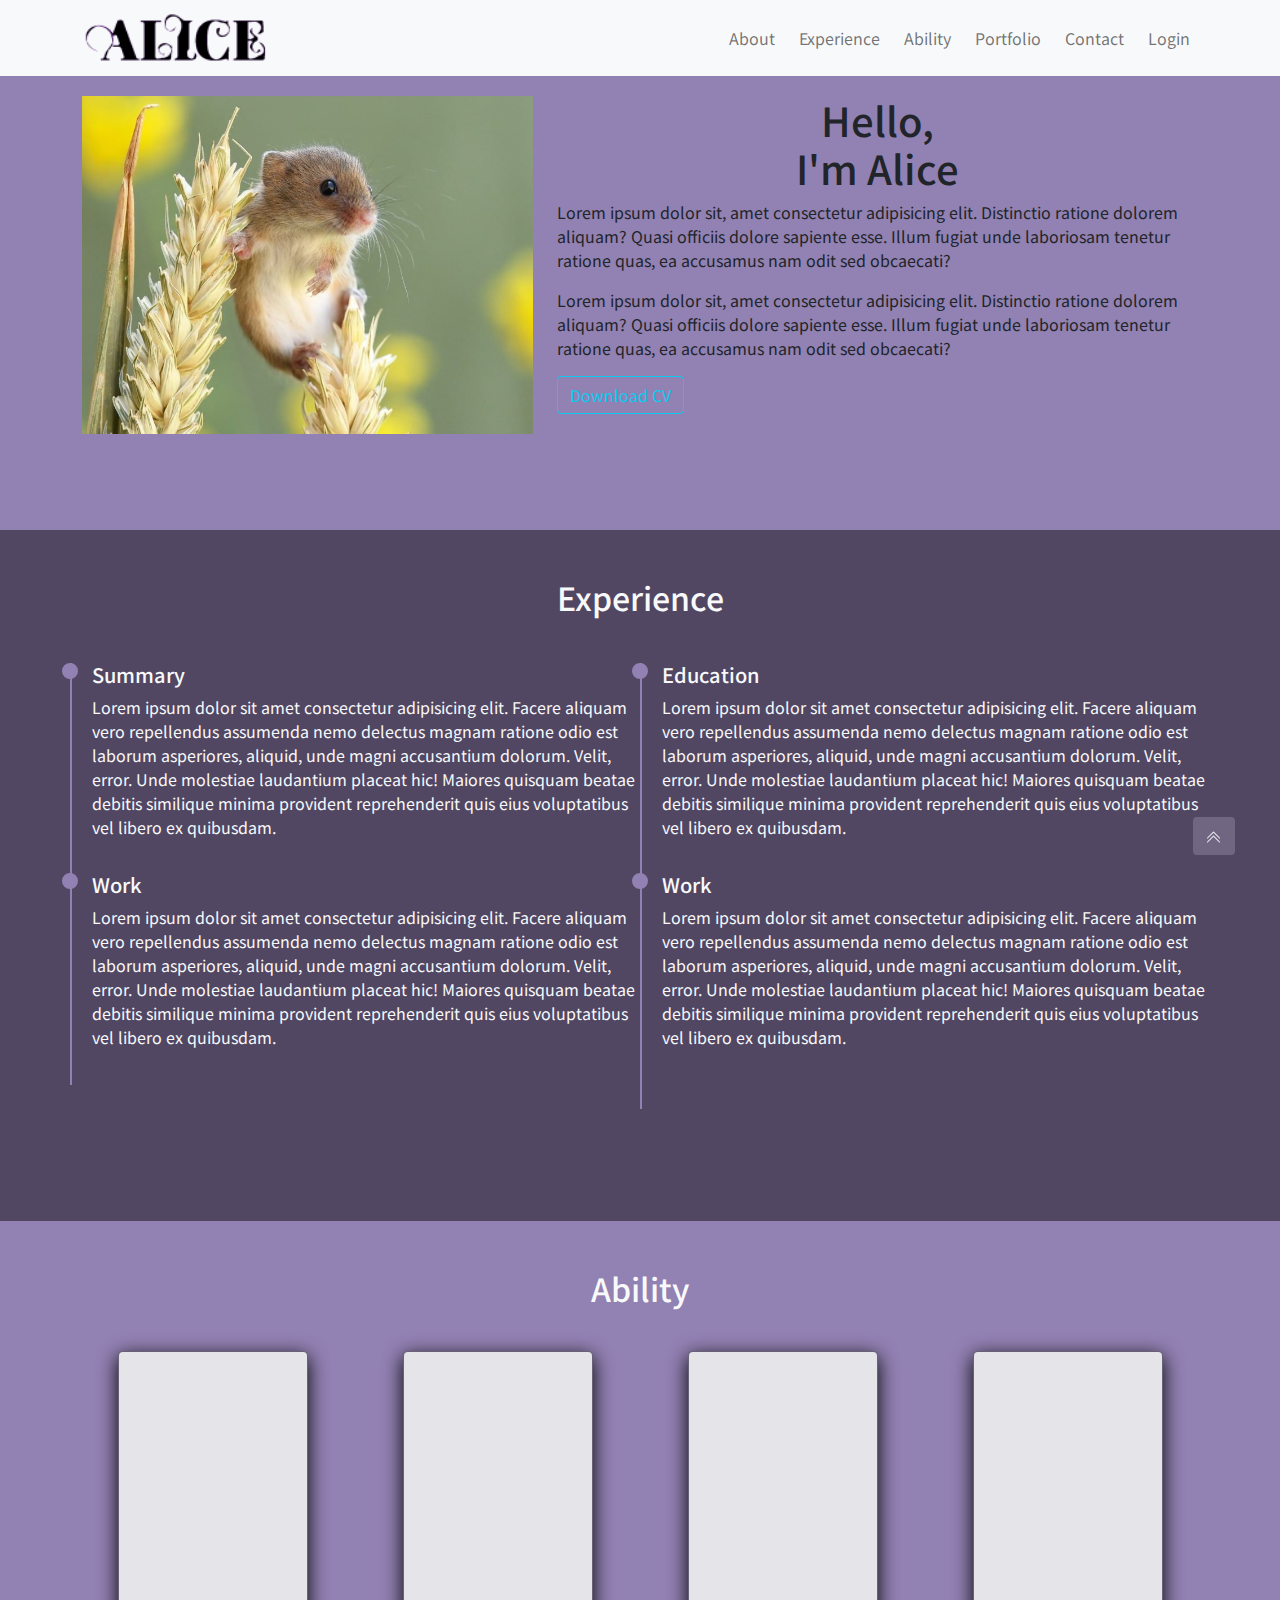
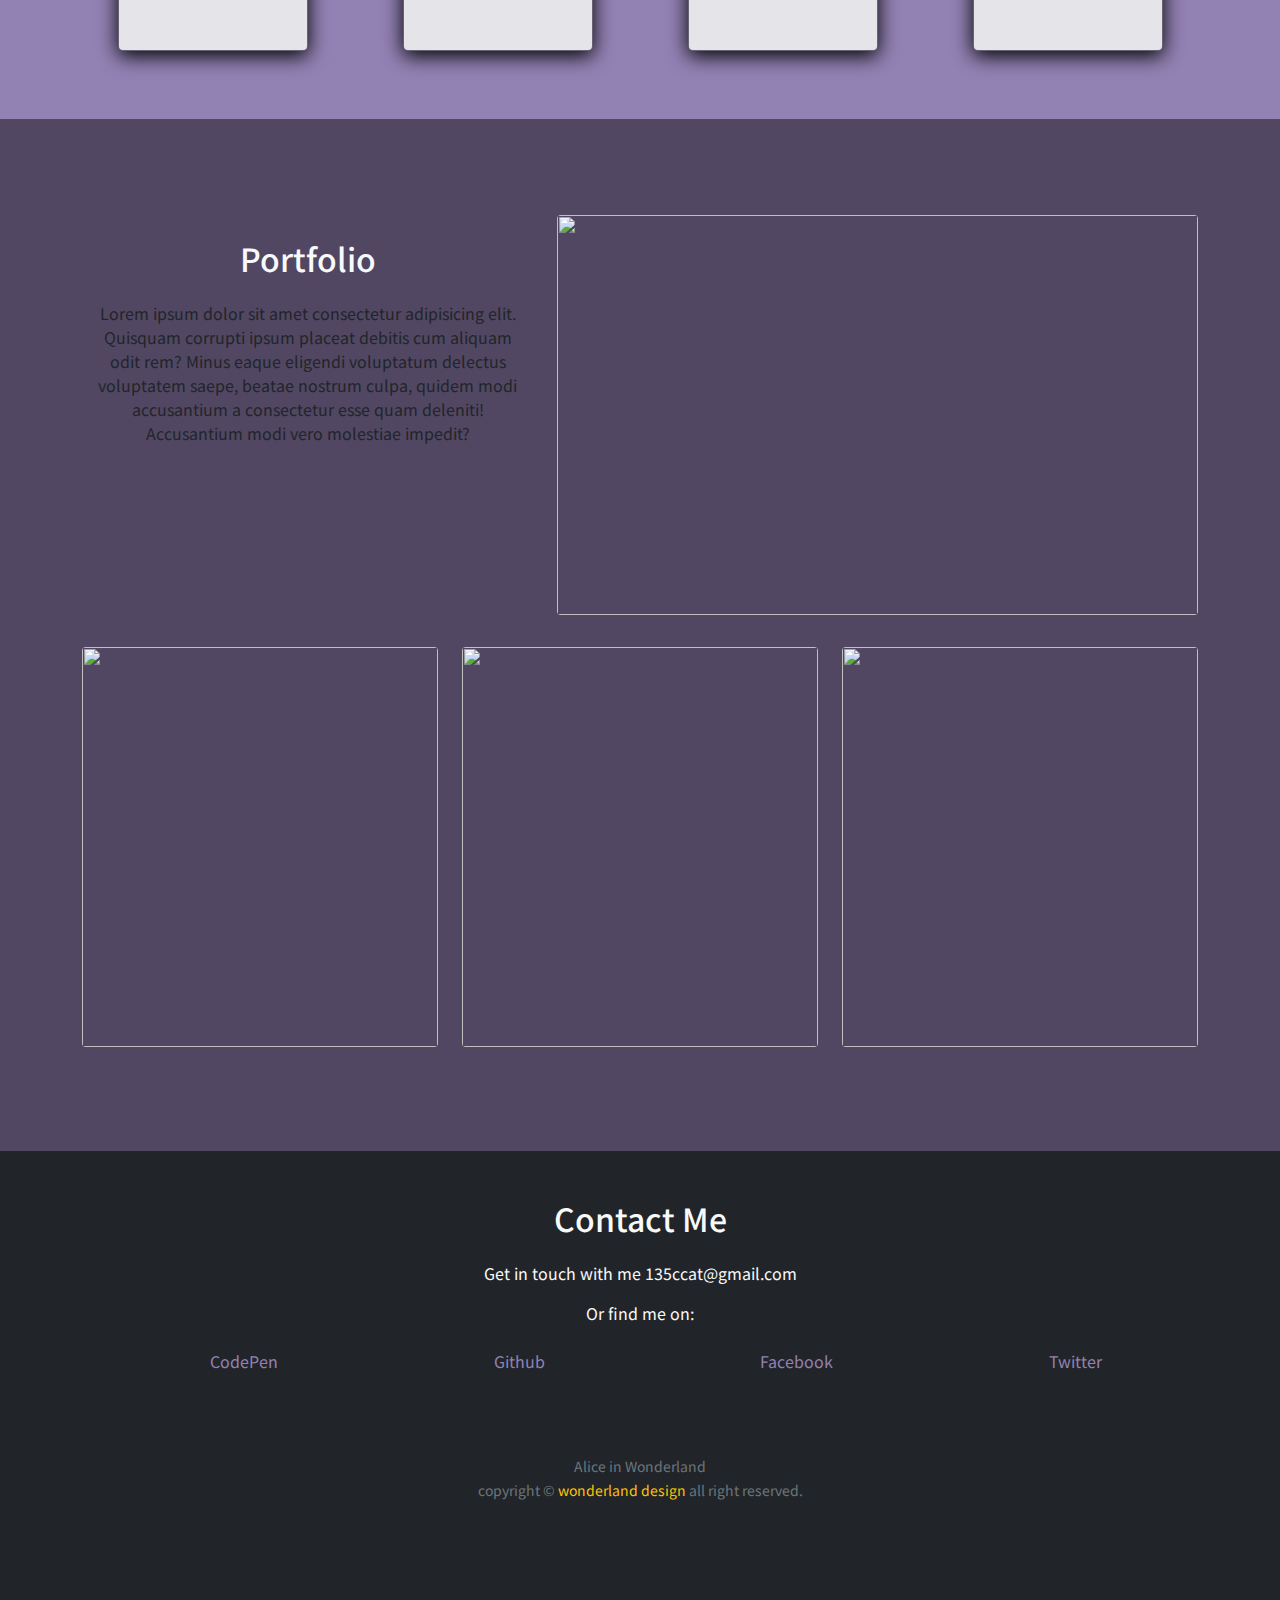
==== classWorks/resume/index.html @ 2ad4088b "resume頁面建立" ====
<!DOCTYPE html>
<html lang="en">

<head>
  <meta charset="UTF-8">
  <meta http-equiv="X-UA-Compatible" content="IE=edge">
  <meta name="viewport" content="width=device-width, initial-scale=1.0">
  <!-- bootstrap css代入 -->
  <link rel="stylesheet" href="plugin/bootstrap.min.css">
  <script src="https://cdn.jsdelivr.net/npm/bootstrap@5.0.0/dist/js/bootstrap.bundle.min.js"
  integrity="sha384-p34f1UUtsS3wqzfto5wAAmdvj+osOnFyQFpp4Ua3gs/ZVWx6oOypYoCJhGGScy+8"
  crossorigin="anonymous"></script>
  <!-- google fonts套用 -->
  <link href="https://fonts.googleapis.com/css?family=Noto+Sans+TC:wght@300&family=Roboto:wght@300&display=swap"
    rel="stylesheet">
  <!-- (自己的)css外掛 -->
  <link rel="stylesheet" href="plugin/custom.css">
  <title>Wonderland</title>
  <!-- icon外掛 -->
  <link rel="shortcut icon" href="cat.ico" type="image/x-icon">
  <link rel="stylesheet" href="https://cdn.jsdelivr.net/npm/bootstrap-icons@1.5.0/font/bootstrap-icons.css">
  <link rel="stylesheet" href="https://use.fontawesome.com/releases/v5.15.3/css/all.css"
  integrity="sha384-SZXxX4whJ79/gErwcOYf+zWLeJdY/qpuqC4cAa9rOGUstPomtqpuNWT9wdPEn2fk" crossorigin="anonymous">
  <!-- google font -->
  <link rel="preconnect" href="https://fonts.gstatic.com">
  <link href="https://fonts.googleapis.com/css2?family=Noto+Sans+TC&family=Roboto&display=swap" rel="stylesheet">
  <!-- <script scr="plugin/bootstrap.bundle.js"></script> -->
  <!-- jQ -->
  <script src="https://cdnjs.cloudflare.com/ajax/libs/jquery/3.6.0/jquery.min.js"
  integrity="sha512-894YE6QWD5I59HgZOGReFYm4dnWc1Qt5NtvYSaNcOP+u1T9qYdvdihz0PPSiiqn/+/3e7Jo4EaG7TubfWGUrMQ=="
  crossorigin="anonymous"></script>
</head>

<body>

  <!--導覽列-->
<header id="aliceMenu" class="fixed-top">
  <nav class="navbar navbar-expand-md bg-light navbar-light">
    <div class="container">
      <a class="navbar-brand" href="#">
        <img src="logo5.png" style="display:block; width:100%;height:50px">
      </a>
      <button class="navbar-toggler" type="button" data-bs-toggle="collapse" data-bs-target="#aliceNav">
        <span class="navbar-toggler-icon"></span>
      </button>
      <div class="collapse navbar-collapse" id="aliceNav">
        <ul class="navbar-nav ms-auto">
          <li class="nav-item">
            <a class="nav-link" href="#aliceAbout"><i class="fab fa-adn me-2"></i>About</a>
          </li>
          <!-- <i class="fas fa-street-view me-2"></i> -->
          <li class="nav-item">
            <a class="nav-link" href="#aliceExperience"><i class="far fa-heart me-2"></i>Experience</a>
          </li>
          <li class="nav-item">
            <a class="nav-link" href="#aliceAbility"><i class="fas fa-heart me-2"></i>Ability</a>
          </li>
          <li class="nav-item">
            <a class="nav-link" href="#alicePortfolio"><i class="far fa-heart me-2"></i>Portfolio</a>
          </li>
          <li class="nav-item">
            <a class="nav-link" href="#aliceContact"><i class="fas fa-heart me-2"></i>Contact</a>
          </li>
          <li class="nav-item">
            <a class="nav-link" href="./logintest.html"><i class="fas fa-user-cog me-2"></i>Login</a>
          </li>
        </ul>
      </div>
    </div>
  </nav>
</header>

  <!--about-->
  <section id="aliceAbout" class="py-5">
    <div class="container d-flex flex-column justify-content-center">
      <div class="row py-5">
        <!-- <div class="justify-content-center justify-content-lg-center "> -->
          <img id="myphoto" src="pic1.jpg"  class="image-fluid col-xl-5">
        <!-- </div> -->
        <div id="content" class="col-xl-7">
          <h1 class="text-center">Hello,
            <br>
            I'm Alice
          </h1>
          <p>Lorem ipsum dolor sit, amet consectetur adipisicing elit. Distinctio ratione dolorem aliquam? Quasi officiis dolore sapiente esse. Illum fugiat unde laboriosam tenetur ratione quas, ea accusamus nam odit sed obcaecati?</p>
          <p>Lorem ipsum dolor sit, amet consectetur adipisicing elit. Distinctio ratione dolorem aliquam? Quasi officiis dolore sapiente esse. Illum fugiat unde laboriosam tenetur ratione quas, ea accusamus nam odit sed obcaecati?</p>
          <div id="downloadcv">
            <!-- <button> -->
              <a class="btn btn-outline-info" role="button">Download CV</a>
            <!-- </button> -->
          </div>
        </div>
      </div>
    </div>
  </section>

  <!--Experience-->
  <section id="aliceExperience" class="py-5">
    <header class="text-center container">
      <h2 class="text-light mb-5">Experience</h2>
    </header>
    <!--內容板塊-->
    <article class="py-5 container">
      <ul class="row list-unstyled gy-4 text-light">
        <li class="col-12 col-lg-6">
          <!--1.summary-->
          <div class="gy-5 d-flex align-items-center row">
            <div class="cv-item col-12">
              <h5>Summary</h5>
              <p class="pb-4">Lorem ipsum dolor sit amet consectetur adipisicing elit. Facere aliquam vero repellendus assumenda nemo delectus magnam ratione odio est laborum asperiores, aliquid, unde magni accusantium dolorum. Velit, error. Unde molestiae laudantium placeat hic! Maiores quisquam beatae debitis similique minima provident reprehenderit quis eius voluptatibus vel libero ex quibusdam.</p>
            </div>
          </div>
        </li>
        <li class="col-12 col-lg-6">
          <!--2.education-->
          <div class="gy-5 d-flex align-items-center row">
            <div class="cv-item col-12">
              <h5>Education</h5>
              <p>Lorem ipsum dolor sit amet consectetur adipisicing elit. Facere aliquam vero repellendus assumenda nemo delectus magnam ratione odio est laborum asperiores, aliquid, unde magni accusantium dolorum. Velit, error. Unde molestiae laudantium placeat hic! Maiores quisquam beatae debitis similique minima provident reprehenderit quis eius voluptatibus vel libero ex quibusdam.</p>
            </div>
          </div>
        </li>
        <li class="col-12 col-lg-6">
          <!--3.Work-->
          <div class="gy-5 d-flex align-items-center row">
            <div class="cv-item col-12">
              <h5>Work</h5>
              <p>Lorem ipsum dolor sit amet consectetur adipisicing elit. Facere aliquam vero repellendus assumenda nemo delectus magnam ratione odio est laborum asperiores, aliquid, unde magni accusantium dolorum. Velit, error. Unde molestiae laudantium placeat hic! Maiores quisquam beatae debitis similique minima provident reprehenderit quis eius voluptatibus vel libero ex quibusdam.</p>
            </div>
          </div>
        </li>
        <li class="col-12 col-lg-6">
          <!--4.work-->
          <div class="gy-5 d-flex align-items-center row">
            <div class="cv-item col-12">
              <h5>Work</h5>
              <p class="pb-4">Lorem ipsum dolor sit amet consectetur adipisicing elit. Facere aliquam vero repellendus assumenda nemo delectus magnam ratione odio est laborum asperiores, aliquid, unde magni accusantium dolorum. Velit, error. Unde molestiae laudantium placeat hic! Maiores quisquam beatae debitis similique minima provident reprehenderit quis eius voluptatibus vel libero ex quibusdam.</p>
            </div>
          </div>
        </li>
      </ul>
    </article>
  </section>

  <!--Ability-->
  <section id="aliceAbility" class="py-5">
    <div class="container">
    <header class="text-center mb-4">
      <h2 class="text-light">Ability</h2>
    </header>
    <!--skill cards-->
    <div class="d-flex align-items-center justify-content-around row">
      <!-- card1 -->
        <div class="card col-xl-2 col-md-5">
          <!-- partA -->
          <div id="cardA" class="card-body text-center">
            <h5 class="card-title">
              <i class="fas fa-highlighter fa-5x"></i>
            </h5>
              <h6 class="card-subtitle mb-2 text-muted"></h6>
                <p class="card-text"></p>
          </div>
          <!-- partB -->
          <div id="cardB" class="card-body text-center">
            <h5 class="card-title">
              <i class="fas fa-highlighter fa-3x"></i>
            </h5>
              <h6 class="card-subtitle mb-2">視覺設計</h6>
                <p class="card-text">Lorem ipsum dolor sit amet consectetur adipisicing elit. Minus voluptatum nemo, asperiores voluptatem dolor facilis.</p>
          </div>
        </div>
      <!-- card2 -->
      <div class="card col-xl-2 col-md-5">
        <!-- partA -->
        <div id="cardA" class="card-body text-center">
          <h5 class="card-title">
            <i class="fas fa-code fa-5x"></i>
          </h5>
            <h6 class="card-subtitle mb-2 text-muted"></h6>
              <p class="card-text"></p>
        </div>
        <!-- partB -->
        <div id="cardB" class="card-body text-center">
          <h5 class="card-title">
            <i class="fas fa-code fa-3x"></i>
          </h5>
            <h6 class="card-subtitle mb-2">程式編程</h6>
              <p class="card-text">Lorem ipsum dolor sit amet consectetur adipisicing elit. Minus voluptatum nemo, asperiores voluptatem dolor facilis.</p>
        </div>
      </div>
      <!-- card3 -->
      <div class="card col-xl-2 col-md-5">
        <!-- partA -->
        <div id="cardA" class="card-body text-center">
          <h5 class="card-title">
            <i class="fas fa-chart-line fa-5x"></i>
          </h5>
            <h6 class="card-subtitle mb-2 text-muted"></h6>
              <p class="card-text"></p>
        </div>
        <!-- partB -->
        <div id="cardB" class="card-body text-center">
          <h5 class="card-title">
            <i class="fas fa-chart-line fa-3x"></i>
          </h5>
            <h6 class="card-subtitle mb-2">資料分析</h6>
              <p class="card-text">Lorem ipsum dolor sit amet consectetur adipisicing elit. Minus voluptatum nemo, asperiores voluptatem dolor facilis.</p>
        </div>
      </div>
      <!-- card4 -->
      <div class="card col-xl-2 col-md-5">
        <!-- partA -->
        <div id="cardA" class="card-body text-center">
          <h5 class="card-title">
            <i class="fas fa-paper-plane fa-5x"></i>
          </h5>
            <h6 class="card-subtitle mb-2 text-muted"></h6>
              <p class="card-text"></p>
        </div>
        <!-- partB -->
        <div id="cardB" class="card-body text-center">
          <h5 class="card-title">
            <i class="fas fa-paper-plane fa-3x"></i>
          </h5>
            <h6 class="card-subtitle mb-2">調查研究</h6>
              <p class="card-text">Lorem ipsum dolor sit amet consectetur adipisicing elit. Minus voluptatum nemo, asperiores voluptatem dolor facilis.</p>
        </div>
      </div>
      </div>
    </div>
  </section>

  <!--Portfolio-->
  <section id="alicePortfolio"  class="container py-5">
    <article class="">
      <div class="file row py-5 gy-4 d-inline-flex flex-wrap">
        <!-- header -->
        <div class="header text-center col-xs-12 col-md-5 gy-md-4">
            <h2 class="text-light my-4">Portfolio</h2>
            <p class="mx-3 text-light-50">Lorem ipsum dolor sit amet consectetur adipisicing elit. Quisquam corrupti ipsum placeat debitis cum aliquam odit rem? Minus eaque eligendi voluptatum delectus voluptatem saepe, beatae nostrum culpa, quidem modi accusantium a consectetur esse quam deleniti! Accusantium modi vero molestiae impedit?</p>
        </div>
        <!-- portfolio 1 -->
      <div class="figure col-xs-12 col-md-7 gy-md-4">
        <img src="https://picsum.photos/800/400/?random=1" class="figure-img img-fluid rounded">
          <figcaption class="figure-caption text-center">
            <a class="btn-close-white" href=""><i class="fas fa-link"></i></a>
            <p>A caption for the above image.</p>
          </figcaption>
      </div>
        <!-- portfolio 2 -->
        <div class="figure col-xs-12 col-md-4 gy-md-4">
          <img src="https://picsum.photos/400/400/?random=2" class="figure-img img-fluid rounded">
          <figcaption class="figure-caption text-center">
            <a class="btn-close-white" href=""><i class="fas fa-link"></i></a>
            <p>A caption for the above image.</p>
          </figcaption>
        </div>
        <!-- portfolio 3 -->
        <div class="figure col-xs-12 col-md-4 gy-md-4">
          <img src="https://picsum.photos/400/400/?random=3" class="figure-img img-fluid rounded">
          <figcaption class="figure-caption text-center">
            <a class="btn-close-white" href=""><i class="fas fa-link"></i></a>
            <p>A caption for the above image.</p>
          </figcaption>
        </div>
        <!-- portfolio 4 -->
        <div class="figure col-xs-12 col-md-4 gy-md-4">
          <img src="https://picsum.photos/400/400/?random=4" class="figure-img img-fluid rounded">
          <figcaption class="figure-caption text-center">
            <a class="btn-close-white" href=""><i class="fas fa-link"></i></a>
            <p>A caption for the above image.</p>
          </figcaption>
        </div>
      </div>
    </article>
  </section>

  <!--Contact Me-->
  <section id="aliceContact" class="py-5 bg-dark text-light text-center">
    <div class="container">
      <header class="h2 text-light text-center mb-4">Contact Me</header>
        <p class="text-center contact-email">Get in touch with me <i class="fas fa-long-arrow-alt-right"></i> 135ccat@gmail.com</p>
      <div class="text-center contact-icons">
        <p>Or find me on:</p>
        <ul class="row justify-content-around mt-4">
          <a class="col-auto" href="">
            <i class="fab fa-codepen fa-2x"></i>
            CodePen</a>
          <a class="col-auto" href="">
            <i class="fab fa-github fa-2x"></i>
              Github</a>
          <a class="col-auto" href="">
            <i class="fab fa-facebook fa-2x"></i>
            Facebook</a>
          <a class="col-auto" href="">
            <i class="fab fa-twitter fa-2x"></i>
            Twitter</a>
        </ul>
      </div>
    </div>
  </section>

  <footer id="copyright" class="bg-dark text-muted text-center py-3">
    <small>
      Alice in Wonderland<br>
      copyright &copy; <span class="text-warning">wonderland design</span> all right reserved.
    </small>
    <div id="aliceArrow" class="position-fixed">
      <a href="#aliceAbout" class="btn">
        <i class="bi bi-chevron-double-up" style="color: #eee;"></i>
      </a>
    </div>
  </footer>
  <script>
    $("#aliceMenu a, #aliceArrow a").click(function(){
      const who = $(this).attr('href');
      //val=Menu連結錨點所在之絕對位置頂端的座標
      const val = $(who).offset().top - $("#aliceMenu").innerHeight();
      //點擊a連結後執行動畫
      $("html").animate({scrollTop: val}, 100);
    });

  //nav hover
  var hover1 = function() {
    $("a.nav-link").eq(0).css({"text-decoration":"underline", "font-weight":"900"});
    $("a.nav-link").eq(1).css({"text-decoration":"none", "font-weight":"400"});
    $("a.nav-link").eq(2).css({"text-decoration":"none", "font-weight":"400"});
    $("a.nav-link").eq(3).css({"text-decoration":"none", "font-weight":"400"});
    $("a.nav-link").eq(4).css({"text-decoration":"none", "font-weight":"400"});
    // $("a.nav-link").eq(5).css("text-decoration", "none");
  }
  var hover2 = function() {
    $("a.nav-link").eq(0).css({"text-decoration":"none", "font-weight":"400"});
    $("a.nav-link").eq(1).css({"text-decoration":"underline", "font-weight":"900"});
    $("a.nav-link").eq(2).css({"text-decoration":"none", "font-weight":"400"});
    $("a.nav-link").eq(3).css({"text-decoration":"none", "font-weight":"400"});
    $("a.nav-link").eq(4).css({"text-decoration":"none", "font-weight":"400"});
    // $("a.nav-link").eq(5).css("text-decoration", "none");
  }
  var hover3 = function() {
    $("a.nav-link").eq(0).css({"text-decoration":"none", "font-weight":"400"});
    $("a.nav-link").eq(1).css({"text-decoration":"none", "font-weight":"400"});
    $("a.nav-link").eq(2).css({"text-decoration":"underline", "font-weight":"900"});
    $("a.nav-link").eq(3).css({"text-decoration":"none", "font-weight":"400"});
    $("a.nav-link").eq(4).css({"text-decoration":"none", "font-weight":"400"});
    // $("a.nav-link").eq(5).css("text-decoration", "none");
  }
  var hover4 = function() {
    $("a.nav-link").eq(0).css({"text-decoration":"none", "font-weight":"400"});
    $("a.nav-link").eq(1).css({"text-decoration":"none", "font-weight":"400"});
    $("a.nav-link").eq(2).css({"text-decoration":"none", "font-weight":"400"});
    $("a.nav-link").eq(3).css({"text-decoration":"underline", "font-weight":"900"});
    $("a.nav-link").eq(4).css({"text-decoration":"none", "font-weight":"400"});
    // $("a.nav-link").eq(5).css("text-decoration", "none");
  }
  var hover5 = function() {
    $("a.nav-link").eq(0).css({"text-decoration":"none", "font-weight":"400"});
    $("a.nav-link").eq(1).css({"text-decoration":"none", "font-weight":"400"});
    $("a.nav-link").eq(2).css({"text-decoration":"none", "font-weight":"400"});
    $("a.nav-link").eq(3).css({"text-decoration":"none", "font-weight":"400"});
    $("a.nav-link").eq(4).css({"text-decoration":"underline", "font-weight":"900"});
    // $("a.nav-link").eq(5).css("text-decoration", "none");
  }

// hover nav
$("a.nav-link").eq(0).click(hover1);
$("a.nav-link").eq(1).click(hover2);
$("a.nav-link").eq(2).click(hover3);
$("a.nav-link").eq(3).click(hover4);
$("a.nav-link").eq(4).click(hover5);

//列印網頁
$('#downloadcv').on('click', function(){window.print()});

//Portfolio
/*let vague = document.getElementsByClassName("figure-img");
 $(vague).mouseover(function(){
  $(this).css("filter","blur(0.5rem)");

});
 */
// $(vague).on('mouseenter', (function(){
//   $(this).css("filter","blur(0.5rem)");
//   setTimeout(function(){
//   $(this).css("filter",'blur=""');
//   }, 500);
// }));
// $(vague).on('mouseout', (function(){
//   $(this).css("filter",'blur=""');
//   })
//   );
  </script>


</body>

</html>
---- classWorks/resume/plugin/custom.css ----
@import url("https://fonts.googleapis.com/css?family=Noto+Sans+TC:wght@300&family=Roboto:wght@300&display=swap");
body {
    font-family: 'Noto Sans TC', 'Roboto', 'arial', sans-serif;
    background: #514763;
}

/*** footer ***/
#aliceArrow{
    right: 5vh;
    bottom: 5vh;
    z-index: 999;
}
#aliceArrow>a{
  background: #817894a6;
}
footer>.position-fixed>a {
    animation: bounce 2s ease infinite;
  }
  @keyframes bounce {
  
    0%,
    20%,
    53%,
    80%,
    100% {
      animation-timing-function: cubic-bezier(0.215, 0.61, 0.355, 1);
      transform: translate(0, 0);
    }
  
    40%,
    43% {
      animation-timing-function: cubic-bezier(0.755, 0.05, 0.855, 0.06);
      transform: translate(0, -30px);
    }
  
    70% {
      animation-timing-function: cubic-bezier(0.755, 0.05, 0.855, 0.06);
      transform: translate(0, -15px);
    }
  
    90% {
      transform: translate(0, -4px);
    }
}
/*** aliceAbout ****/
#aliceAbout{
  background-color: #9281b3;
}
/* #aliceAbout>img{
  background-image: url("../pic1.jpg");
  /* background-size: cover;
  min-height: auto;
  max-width: 100%;
}
 */


/** aliceExperience**/
#aliceExperience .cv-item{
  padding: 0 0 20px 20px;
  margin-top: -2px;
  border-left: 2px solid #9281b3;
  position: relative;
}
#aliceExperience .cv-item::before{
  content: "";
  position: absolute;
  width: 16px;
  height: 16px;
  border-radius: 50%;
  top: 0;
  left: -10px;
  background: #9281b3;
  border: 2px solid #9281b3;
}

/* #aliceFacility{
  background:
  radial-gradient(circle, transparent 40%, #dbd8d8 70%), 
  url("https://picsum.photos/1080/1080/?random=1");
  background-blend-mode: screen;
  background-size: cover;
  background-position: center;
  /*固定背景圖，不與內容一同滾動*/
  /* background-attachment: fixed; */
  /*增加文字陰影
  text-shadow: 2px 2px 10px #333030;
} */

/*aliceAbility*/
@media (max-width:760px){
  #aliceAbility .card{
    max-width: 80%;
}
  }
#aliceAbility{
  background: #9281b3;
}
#aliceAbility .card{
  background: #797188;
  box-shadow: 0px 5px 20px rgba(0 0 0.05);
  height: 300px;
  margin: 20px;
  border-radius: 5px;
  overflow: hidden;
  position: relative;
  padding: 0;
}
#aliceAbility #cardA{
  position: absolute;
  background: #fdfdfdd2;
  height: 100%;
  width: 100%;
  left: 0;
  top: 0;
  display: flex;
  justify-content: center;
  align-items: center;
  transform: scale(1);
  transition-delay: 0.3s;
}
#aliceAbility #cardB{
  position: relative;
  top: 0;
  left:0;
  width: 100%;
  height: 100%;
  display: flex;
  justify-content: center;
  align-items: center;
  flex-direction: column;
  transition: 0.5s;
  transform: scale(0);
  transition-delay: 0s;
}
#aliceAbility #cardB>p{
  color: aliceblue;
}
#aliceAbility .card:hover #cardB{
  transform: scale(1);
  transition-delay: 0.5s;
}
#aliceAbility .card:hover #cardA{
  transform: scale(0);
}
/*aliceContact*/
#aliceContact ul>a{
  display: inline-block;
  color: #9281b3;
  text-decoration: none;
}
#aliceContact ul>a:hover{
  color: aliceblue;
  transform: scale(1.25);
} 
/* #aliceContact ul>a:not(i){
  font-size: 1.25rem;
} */

/* portfolio */
#alicePortfolio>h2{
  cursor: pointer;
  overflow: hidden;
}
#alicePortfolio .figure{
  cursor: pointer;
  overflow: hidden;
  position: relative;
}
#alicePortfolio figcaption {
  position: absolute;
  top: 50%; 
  /* left: 0; */
  transform: translateY(-50%);
  width: 97%;
  max-height: 100%;
  padding: 15px;
  font-size: 1.25rem;
  opacity: 0;
  overflow: auto;
}
#alicePortfolio figcaption>p, 
#alicePortfolio figcaption>a {
  color: #313033;
  text-shadow: 1px 1px 2px #d4d1da, 0 1em 1.5em #29282c;
}
#alicePortfolio img {
  width: 100%;
  height: 400px;
  object-fit: cover;
  transform: scale(1);
}
.figure:hover>img{
  transform: scale(1.05);
  /* transition: all .5s ease-in-out;  */
  filter: blur(0.5rem);
}
#alicePortfolio figcaption:hover{
  opacity: 1;
}
footer{
  height: 50vh;
}
@page{
  size: A4 portrait;
  margin-top: 0.75cm;
  margin-bottom: 1cm;
  margin-left: 0.75cm;
  margin-right: 0.75cm;
}
@media print{
  *{
    color:black;
  } 
  #aliceAbility, 
  #alicePortfolio {
    page-break-inside: avoid;
  }
  #aliceMenu,
  #dowmloadcv,
  #aliceAbility #cardA,
  #aliceContact,
  #copyright, 
  #aliceArrow {
    display: none;
  }
  #aliceAbility #cardB{
    transform: scale(1);
  }
  #aliceAbility .card{
    width: 40%;
    height: 300px;
  }
  #aliceAbout #container{
    display: inline-flex;
    flex-flow: column wrap;
    justify-content: space-evenly;
    text-align: center;
    width: 100%;
    position: relative;
  }
  #myphoto{
    position: absolute;
    width: 40%;
  }
  #aliceAbout #content{
    position: absolute;
    width: 60%;
    right: 0;
    text-align: center;
  }
  #aliceExperience{
    display: block;
    width: 95%;
    transform: translateY(50%);
  }
  #aliceExperience ul li{
    margin: 0 auto;
    width: 45%;
  }
  #aliceExperience ul li:nth-child(odd){
    display: none;
  }
  #alicePortfolio {
    transform: translateY(-10%);
  }
  #alicePortfolio .file{
    display: inline-flex;
    flex-flow: row wrap;
    justify-content: space-evenly;
  }
  #alicePortfolio .header{
    width: 90%;
  }
  #alicePortfolio .figure{
    width: 50%;
    page-break-inside: avoid;
  }
}
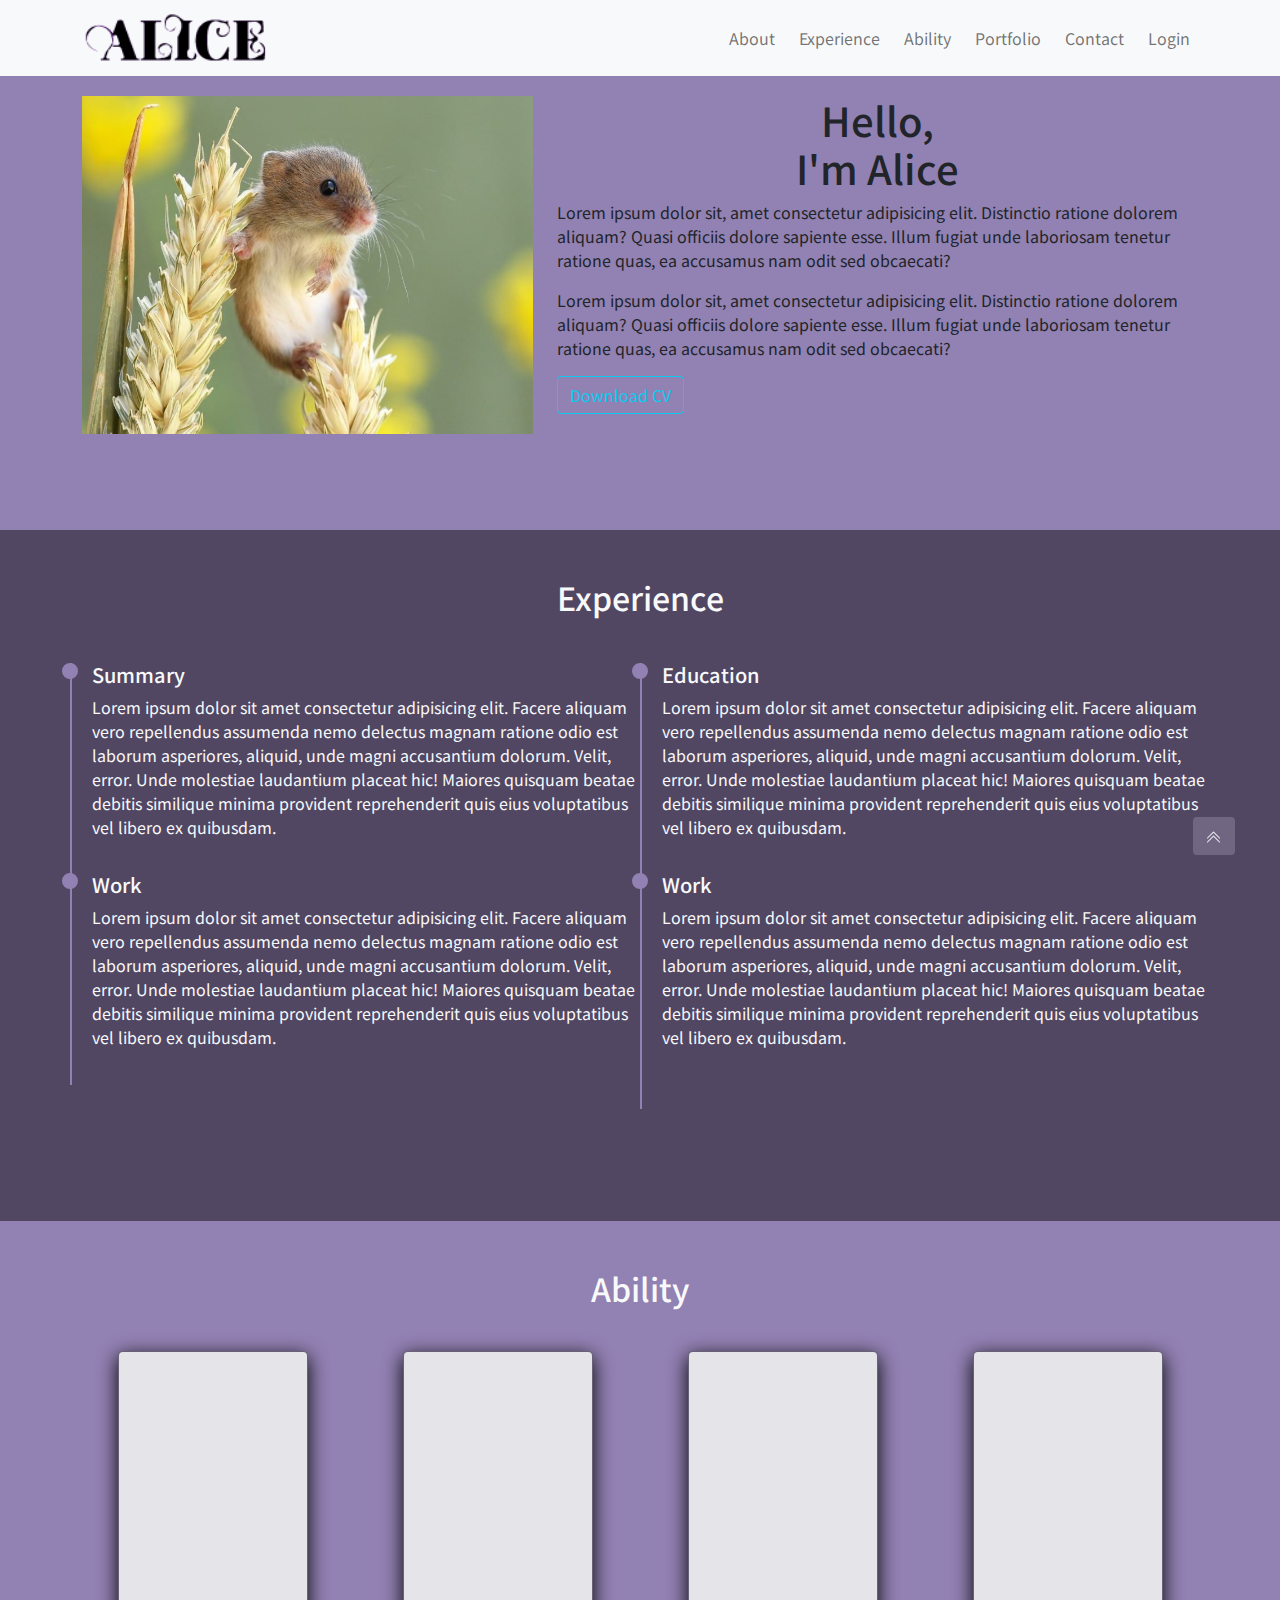
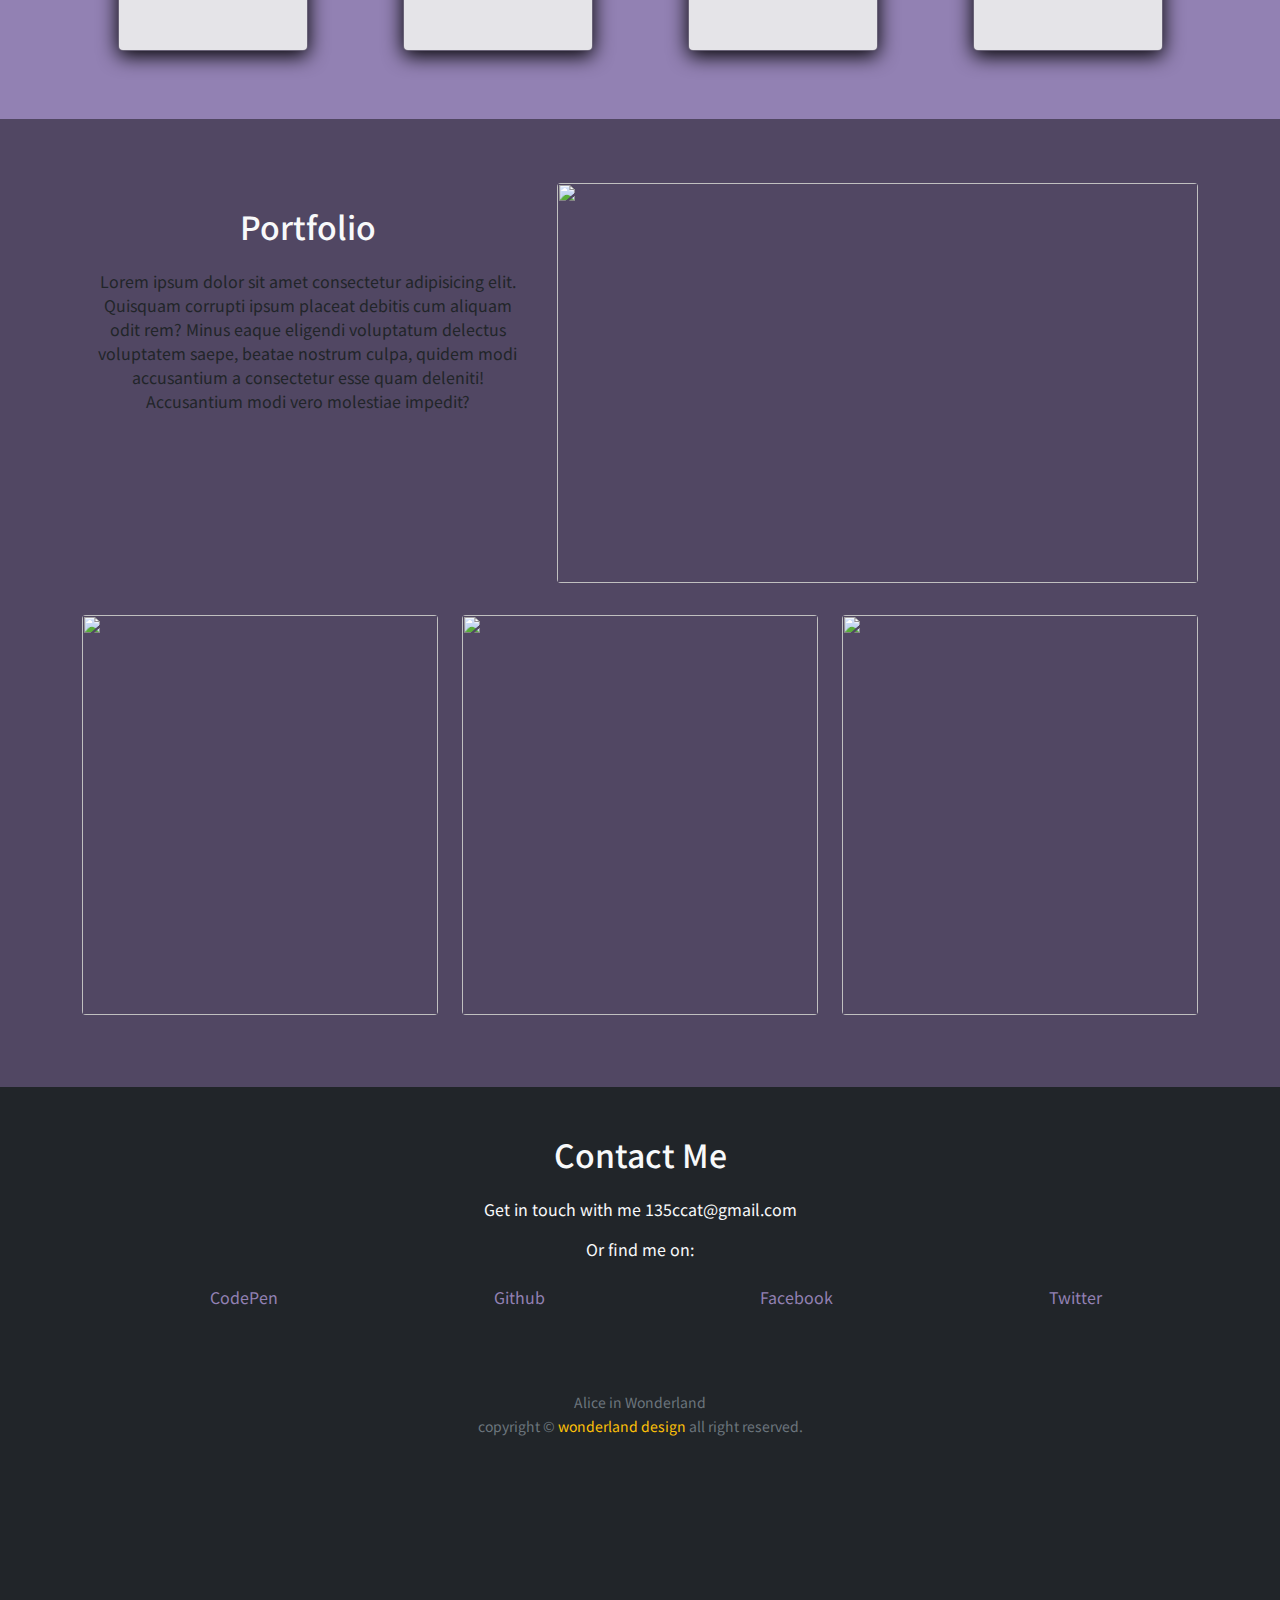
==== commit da318e77: "Portfolio列印位移調整；contact高度修改" ====
--- a/classWorks/resume/index.html
+++ b/classWorks/resume/index.html
@@ -233,7 +233,7 @@
   <!--Portfolio-->
   <section id="alicePortfolio"  class="container py-5">
     <article class="">
-      <div class="file row py-5 gy-4 d-inline-flex flex-wrap">
+      <div class="file row py-3 gy-4 d-inline-flex flex-wrap">
         <!-- header -->
         <div class="header text-center col-xs-12 col-md-5 gy-md-4">
             <h2 class="text-light my-4">Portfolio</h2>
--- a/classWorks/resume/plugin/custom.css
+++ b/classWorks/resume/plugin/custom.css
@@ -199,7 +199,7 @@
   opacity: 1;
 }
 footer{
-  height: 50vh;
+  height: 75vh;
 }
 @page{
   size: A4 portrait;
@@ -262,7 +262,7 @@
     display: none;
   }
   #alicePortfolio {
-    transform: translateY(-10%);
+    transform: translateY(-5%);
   }
   #alicePortfolio .file{
     display: inline-flex;
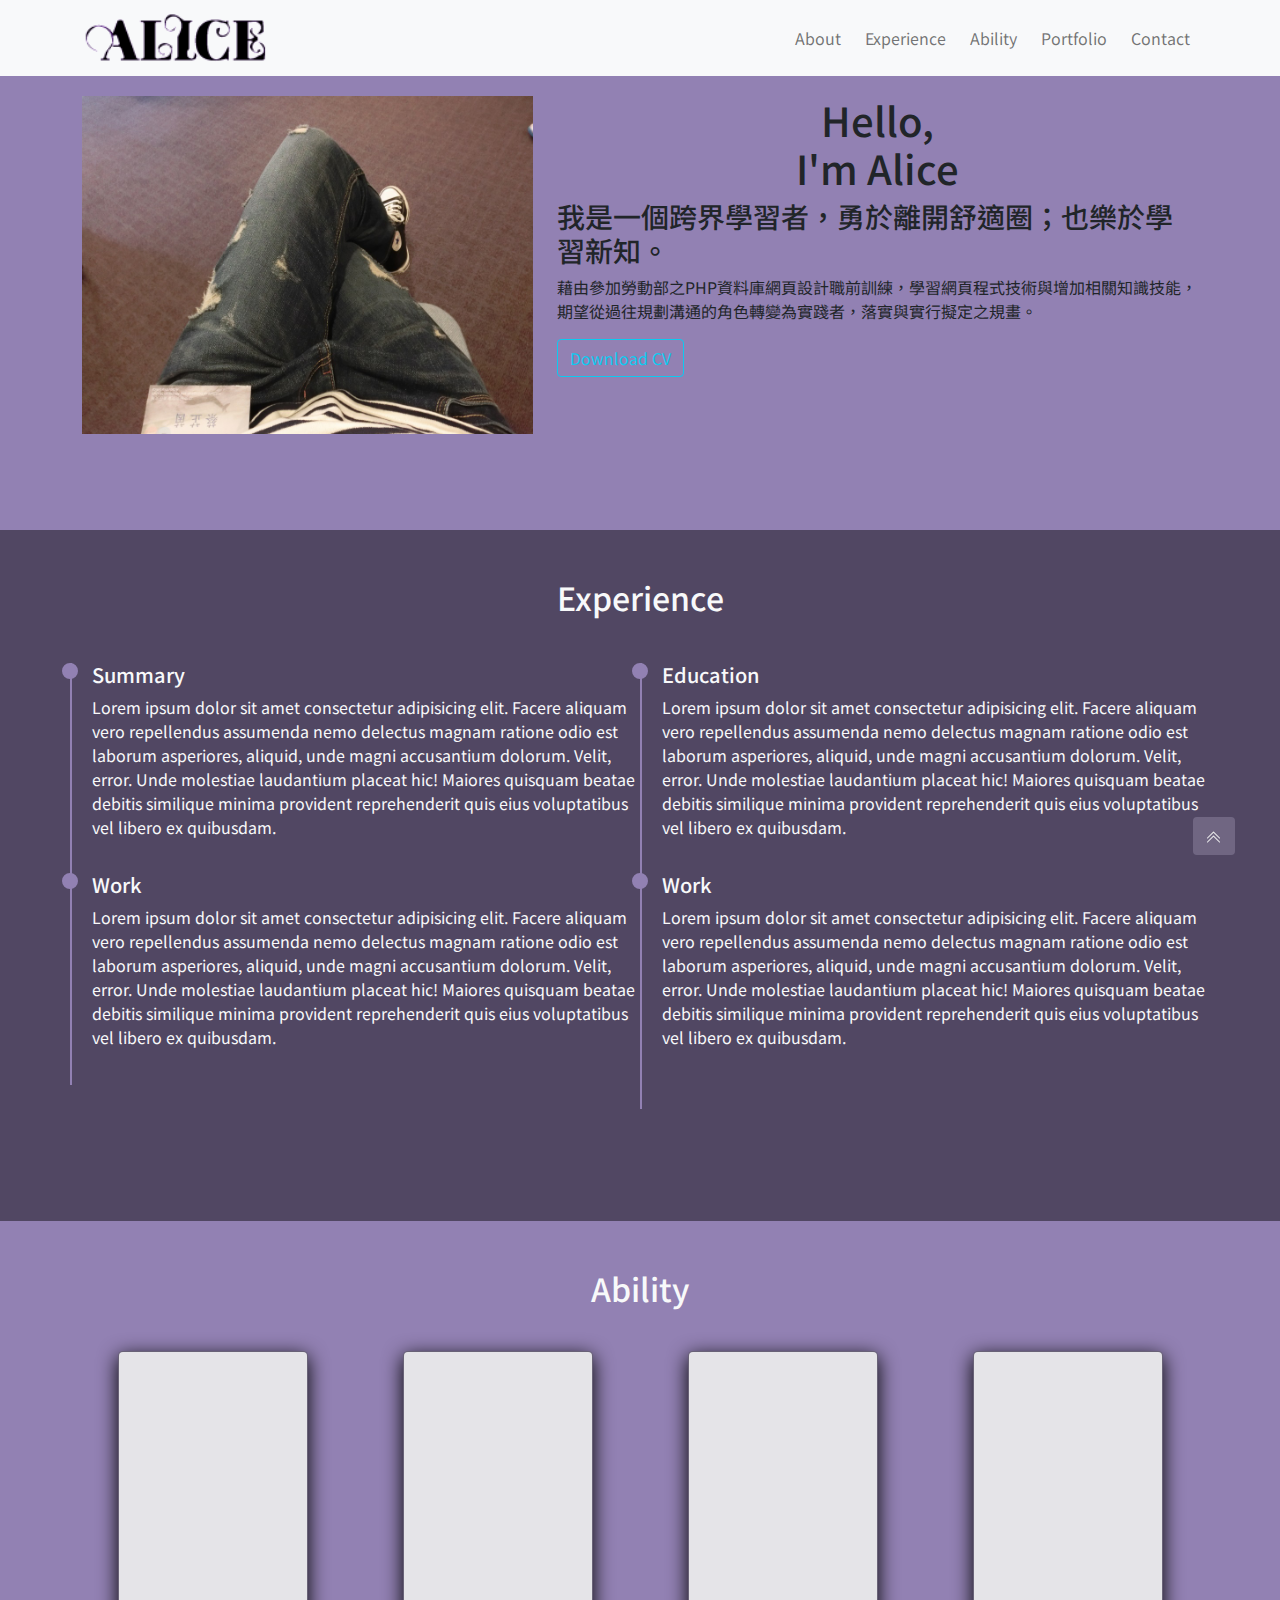
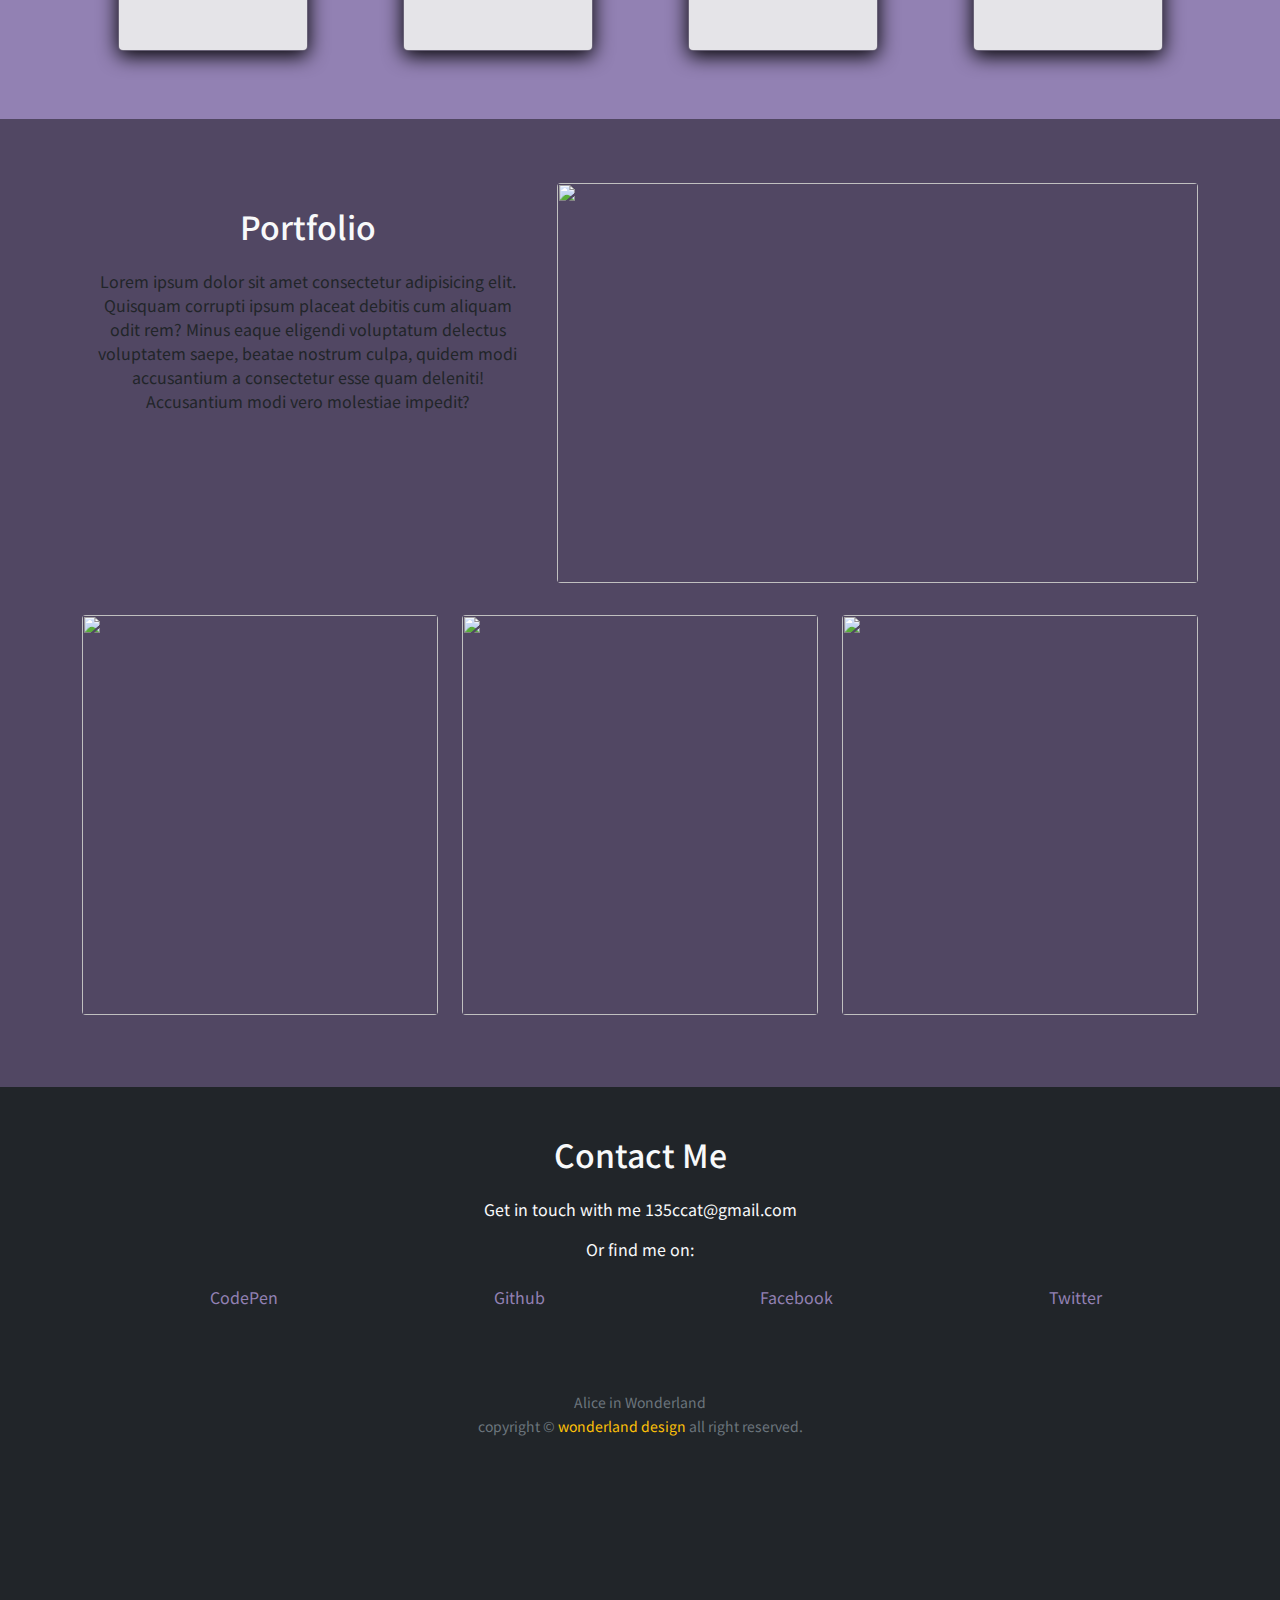
==== commit da91d5f1: "change photo" ====
--- a/classWorks/resume/index.html
+++ b/classWorks/resume/index.html
@@ -61,9 +61,6 @@
           <li class="nav-item">
             <a class="nav-link" href="#aliceContact"><i class="fas fa-heart me-2"></i>Contact</a>
           </li>
-          <li class="nav-item">
-            <a class="nav-link" href="./logintest.html"><i class="fas fa-user-cog me-2"></i>Login</a>
-          </li>
         </ul>
       </div>
     </div>
@@ -75,15 +72,15 @@
     <div class="container d-flex flex-column justify-content-center">
       <div class="row py-5">
         <!-- <div class="justify-content-center justify-content-lg-center "> -->
-          <img id="myphoto" src="pic1.jpg"  class="image-fluid col-xl-5">
+          <img id="myphoto" src="pic3.jpg"  class="image-fluid col-xl-5">
         <!-- </div> -->
         <div id="content" class="col-xl-7">
           <h1 class="text-center">Hello,
             <br>
             I'm Alice
           </h1>
-          <p>Lorem ipsum dolor sit, amet consectetur adipisicing elit. Distinctio ratione dolorem aliquam? Quasi officiis dolore sapiente esse. Illum fugiat unde laboriosam tenetur ratione quas, ea accusamus nam odit sed obcaecati?</p>
-          <p>Lorem ipsum dolor sit, amet consectetur adipisicing elit. Distinctio ratione dolorem aliquam? Quasi officiis dolore sapiente esse. Illum fugiat unde laboriosam tenetur ratione quas, ea accusamus nam odit sed obcaecati?</p>
+          <h3>我是一個跨界學習者，勇於離開舒適圈；也樂於學習新知。</h3>
+          <p>藉由參加勞動部之PHP資料庫網頁設計職前訓練，學習網頁程式技術與增加相關知識技能，期望從過往規劃溝通的角色轉變為實踐者，落實與實行擬定之規畫。</p>
           <div id="downloadcv">
             <!-- <button> -->
               <a class="btn btn-outline-info" role="button">Download CV</a>
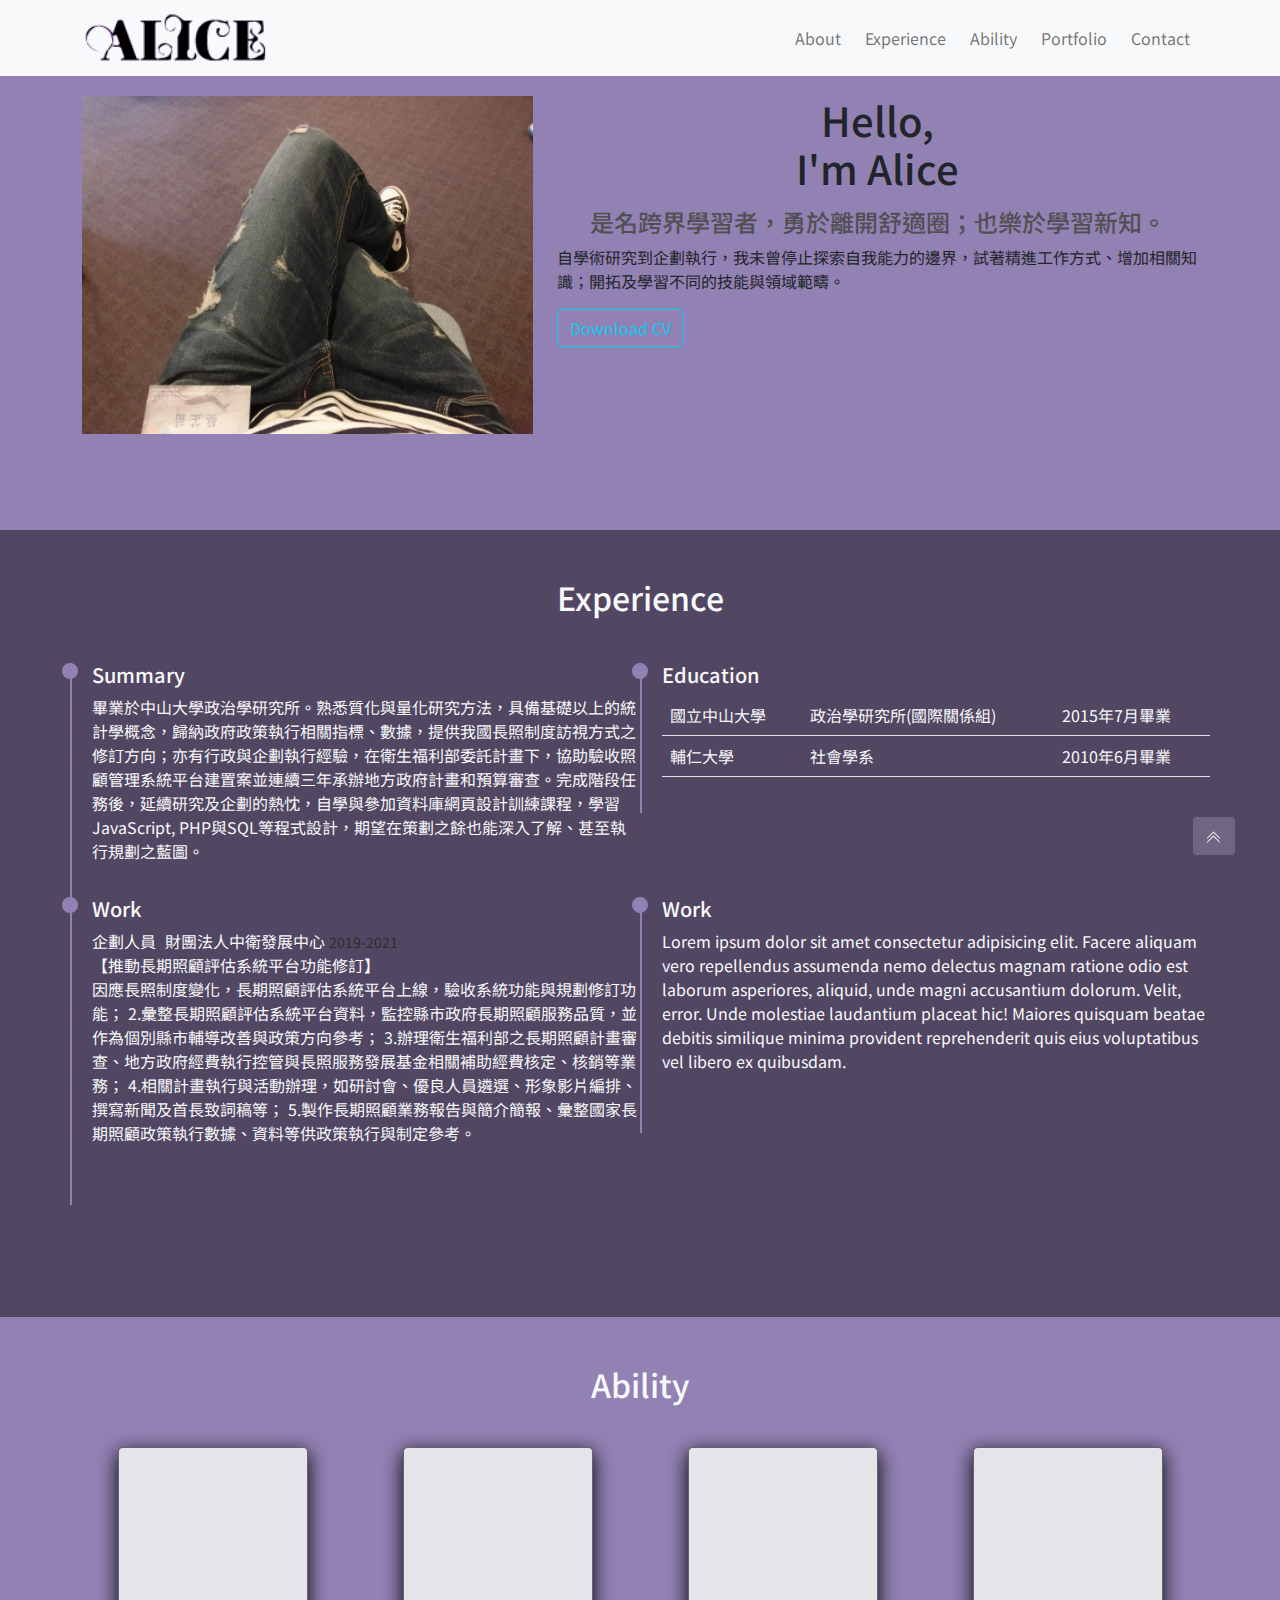
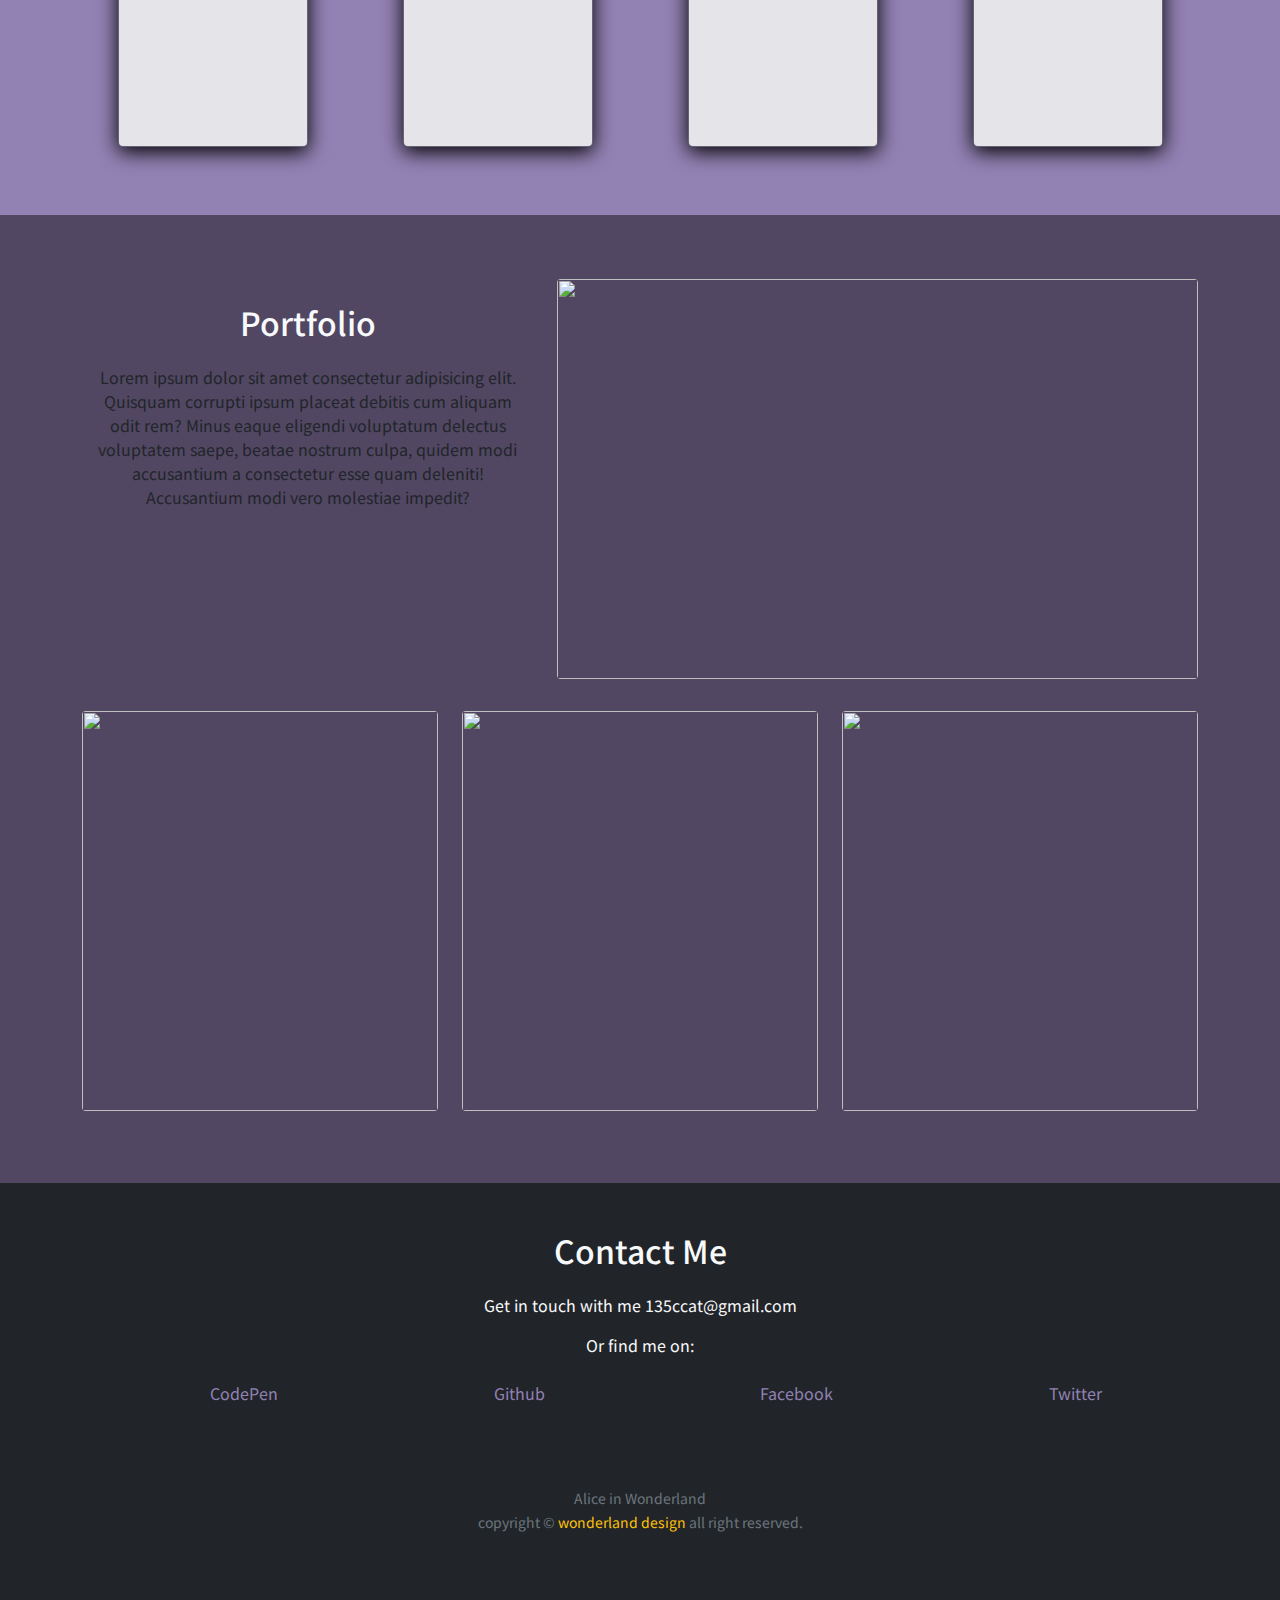
==== commit 5beaf1ce: "填入about me & Experience內容" ====
--- a/classWorks/resume/index.html
+++ b/classWorks/resume/index.html
@@ -75,12 +75,12 @@
           <img id="myphoto" src="pic3.jpg"  class="image-fluid col-xl-5">
         <!-- </div> -->
         <div id="content" class="col-xl-7">
-          <h1 class="text-center">Hello,
+          <h1 class="text-center mb-3">Hello,
             <br>
             I'm Alice
           </h1>
-          <h3>我是一個跨界學習者，勇於離開舒適圈；也樂於學習新知。</h3>
-          <p>藉由參加勞動部之PHP資料庫網頁設計職前訓練，學習網頁程式技術與增加相關知識技能，期望從過往規劃溝通的角色轉變為實踐者，落實與實行擬定之規畫。</p>
+          <h4>是名跨界學習者，勇於離開舒適圈；也樂於學習新知。</h4>
+          <p>自學術研究到企劃執行，我未曾停止探索自我能力的邊界，試著精進工作方式、增加相關知識；開拓及學習不同的技能與領域範疇。</p>
           <div id="downloadcv">
             <!-- <button> -->
               <a class="btn btn-outline-info" role="button">Download CV</a>
@@ -104,7 +104,7 @@
           <div class="gy-5 d-flex align-items-center row">
             <div class="cv-item col-12">
               <h5>Summary</h5>
-              <p class="pb-4">Lorem ipsum dolor sit amet consectetur adipisicing elit. Facere aliquam vero repellendus assumenda nemo delectus magnam ratione odio est laborum asperiores, aliquid, unde magni accusantium dolorum. Velit, error. Unde molestiae laudantium placeat hic! Maiores quisquam beatae debitis similique minima provident reprehenderit quis eius voluptatibus vel libero ex quibusdam.</p>
+              <p class="pb-4">畢業於中山大學政治學研究所。熟悉質化與量化研究方法，具備基礎以上的統計學概念，歸納政府政策執行相關指標、數據，提供我國長照制度訪視方式之修訂方向；亦有行政與企劃執行經驗，在衛生福利部委託計畫下，協助驗收照顧管理系統平台建置案並連續三年承辦地方政府計畫和預算審查。完成階段任務後，延續研究及企劃的熱忱，自學與參加資料庫網頁設計訓練課程，學習JavaScript, PHP與SQL等程式設計，期望在策劃之餘也能深入了解、甚至執行規劃之藍圖。</p>
             </div>
           </div>
         </li>
@@ -113,7 +113,18 @@
           <div class="gy-5 d-flex align-items-center row">
             <div class="cv-item col-12">
               <h5>Education</h5>
-              <p>Lorem ipsum dolor sit amet consectetur adipisicing elit. Facere aliquam vero repellendus assumenda nemo delectus magnam ratione odio est laborum asperiores, aliquid, unde magni accusantium dolorum. Velit, error. Unde molestiae laudantium placeat hic! Maiores quisquam beatae debitis similique minima provident reprehenderit quis eius voluptatibus vel libero ex quibusdam.</p>
+              <table class="table text-light">
+                <tr>
+                  <td>國立中山大學</td>
+                  <td>政治學研究所(國際關係組)</td>
+                  <td>2015年7月畢業</td>
+                </tr>
+                <tr>
+                  <td>輔仁大學</td>
+                  <td>社會學系</td>
+                  <td>2010年6月畢業</td>
+                </tr>
+               </table>
             </div>
           </div>
         </li>
@@ -122,7 +133,13 @@
           <div class="gy-5 d-flex align-items-center row">
             <div class="cv-item col-12">
               <h5>Work</h5>
-              <p>Lorem ipsum dolor sit amet consectetur adipisicing elit. Facere aliquam vero repellendus assumenda nemo delectus magnam ratione odio est laborum asperiores, aliquid, unde magni accusantium dolorum. Velit, error. Unde molestiae laudantium placeat hic! Maiores quisquam beatae debitis similique minima provident reprehenderit quis eius voluptatibus vel libero ex quibusdam.</p>
+              <p class="pb-4"><span style="padding-right:5px;">企劃人員</span> 財團法人中衛發展中心 <small style="color:rgb(46, 44, 44)">2019-2021</small><br>
+              【推動長期照顧評估系統平台功能修訂】<br>
+                因應長照制度變化，長期照顧評估系統平台上線，驗收系統功能與規劃修訂功能；
+                2.彙整長期照顧評估系統平台資料，監控縣市政府長期照顧服務品質，並作為個別縣市輔導改善與政策方向參考；
+                3.辦理衛生福利部之長期照顧計畫審查、地方政府經費執行控管與長照服務發展基金相關補助經費核定、核銷等業務；
+                4.相關計畫執行與活動辦理，如研討會、優良人員遴選、形象影片編排、撰寫新聞及首長致詞稿等；
+                5.製作長期照顧業務報告與簡介簡報、彙整國家長期照顧政策執行數據、資料等供政策執行與制定參考。</p>
             </div>
           </div>
         </li>
--- a/classWorks/resume/plugin/custom.css
+++ b/classWorks/resume/plugin/custom.css
@@ -46,14 +46,10 @@
 #aliceAbout{
   background-color: #9281b3;
 }
-/* #aliceAbout>img{
-  background-image: url("../pic1.jpg");
-  /* background-size: cover;
-  min-height: auto;
-  max-width: 100%;
-}
- */
-
+h4{
+  color: #505052;
+  text-align: center;
+}
 
 /** aliceExperience**/
 #aliceExperience .cv-item{
@@ -73,19 +69,6 @@
   background: #9281b3;
   border: 2px solid #9281b3;
 }
-
-/* #aliceFacility{
-  background:
-  radial-gradient(circle, transparent 40%, #dbd8d8 70%), 
-  url("https://picsum.photos/1080/1080/?random=1");
-  background-blend-mode: screen;
-  background-size: cover;
-  background-position: center;
-  /*固定背景圖，不與內容一同滾動*/
-  /* background-attachment: fixed; */
-  /*增加文字陰影
-  text-shadow: 2px 2px 10px #333030;
-} */
 
 /*aliceAbility*/
 @media (max-width:760px){
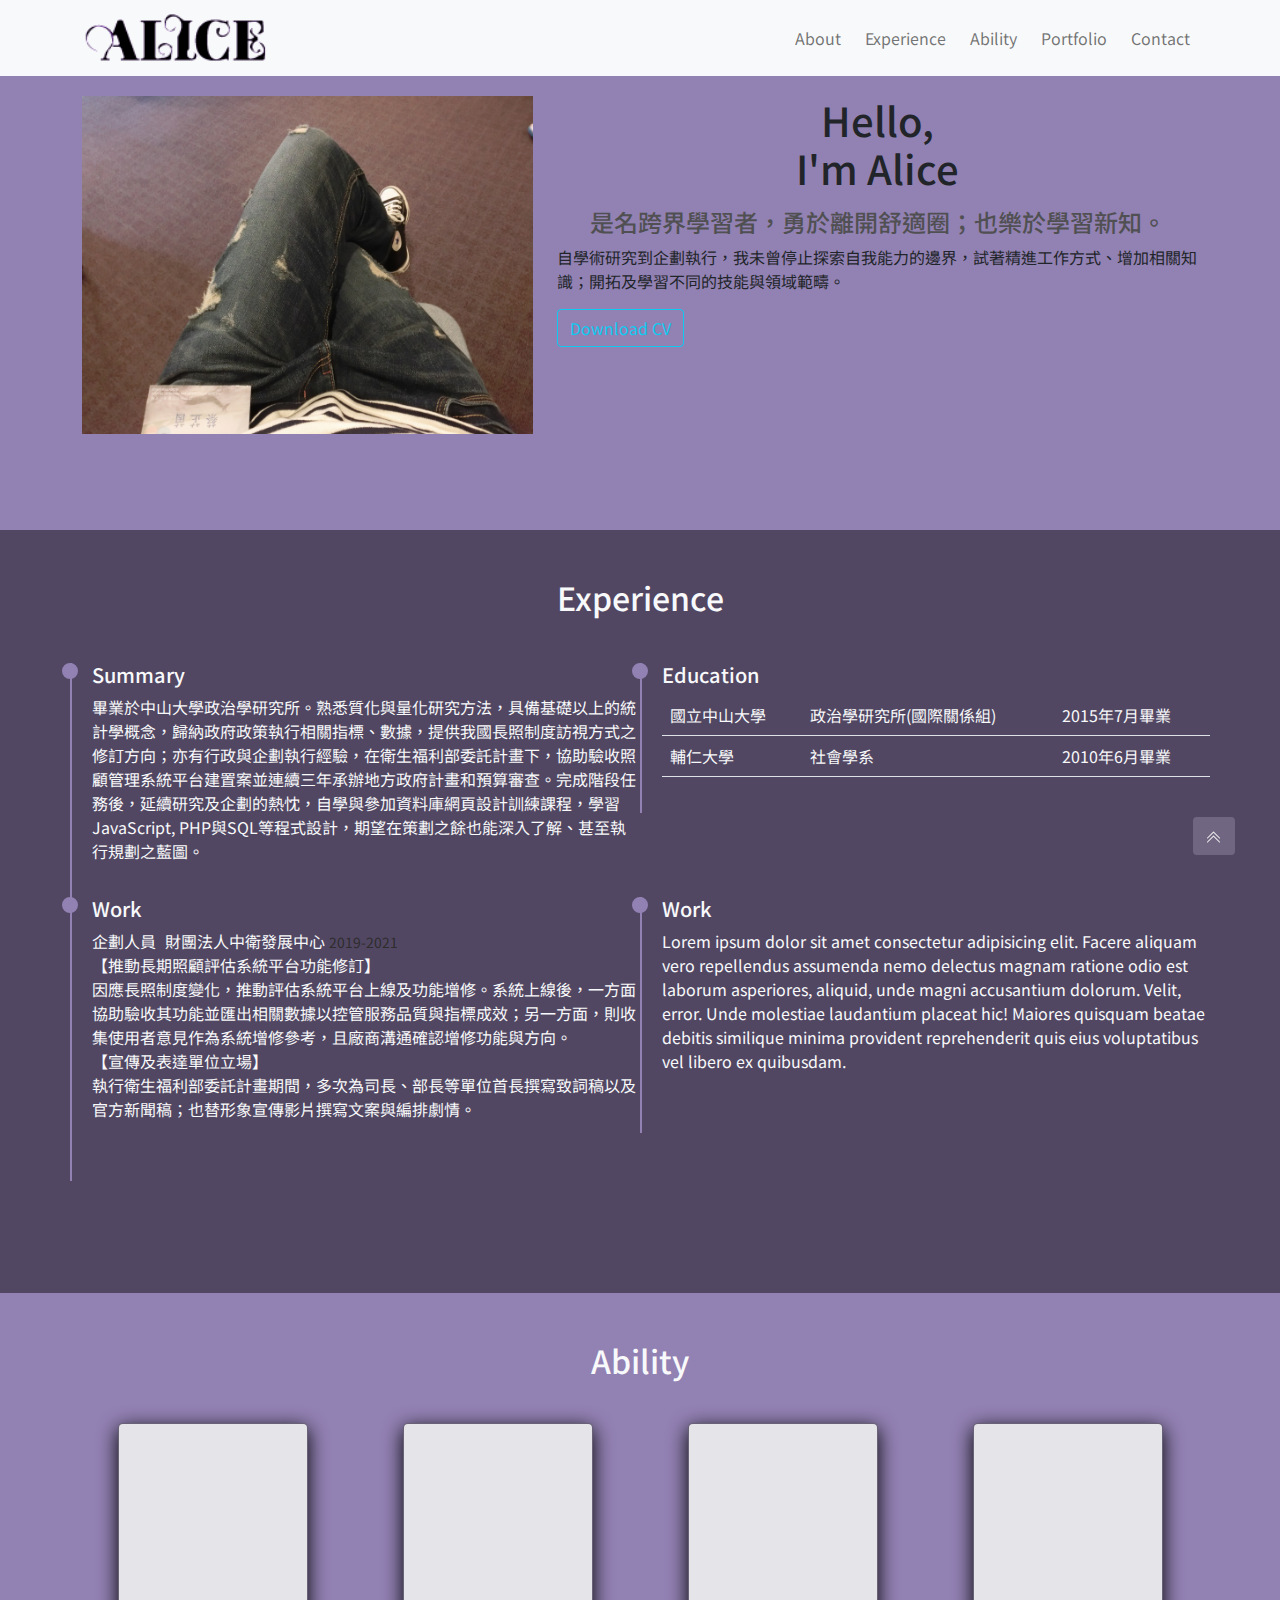
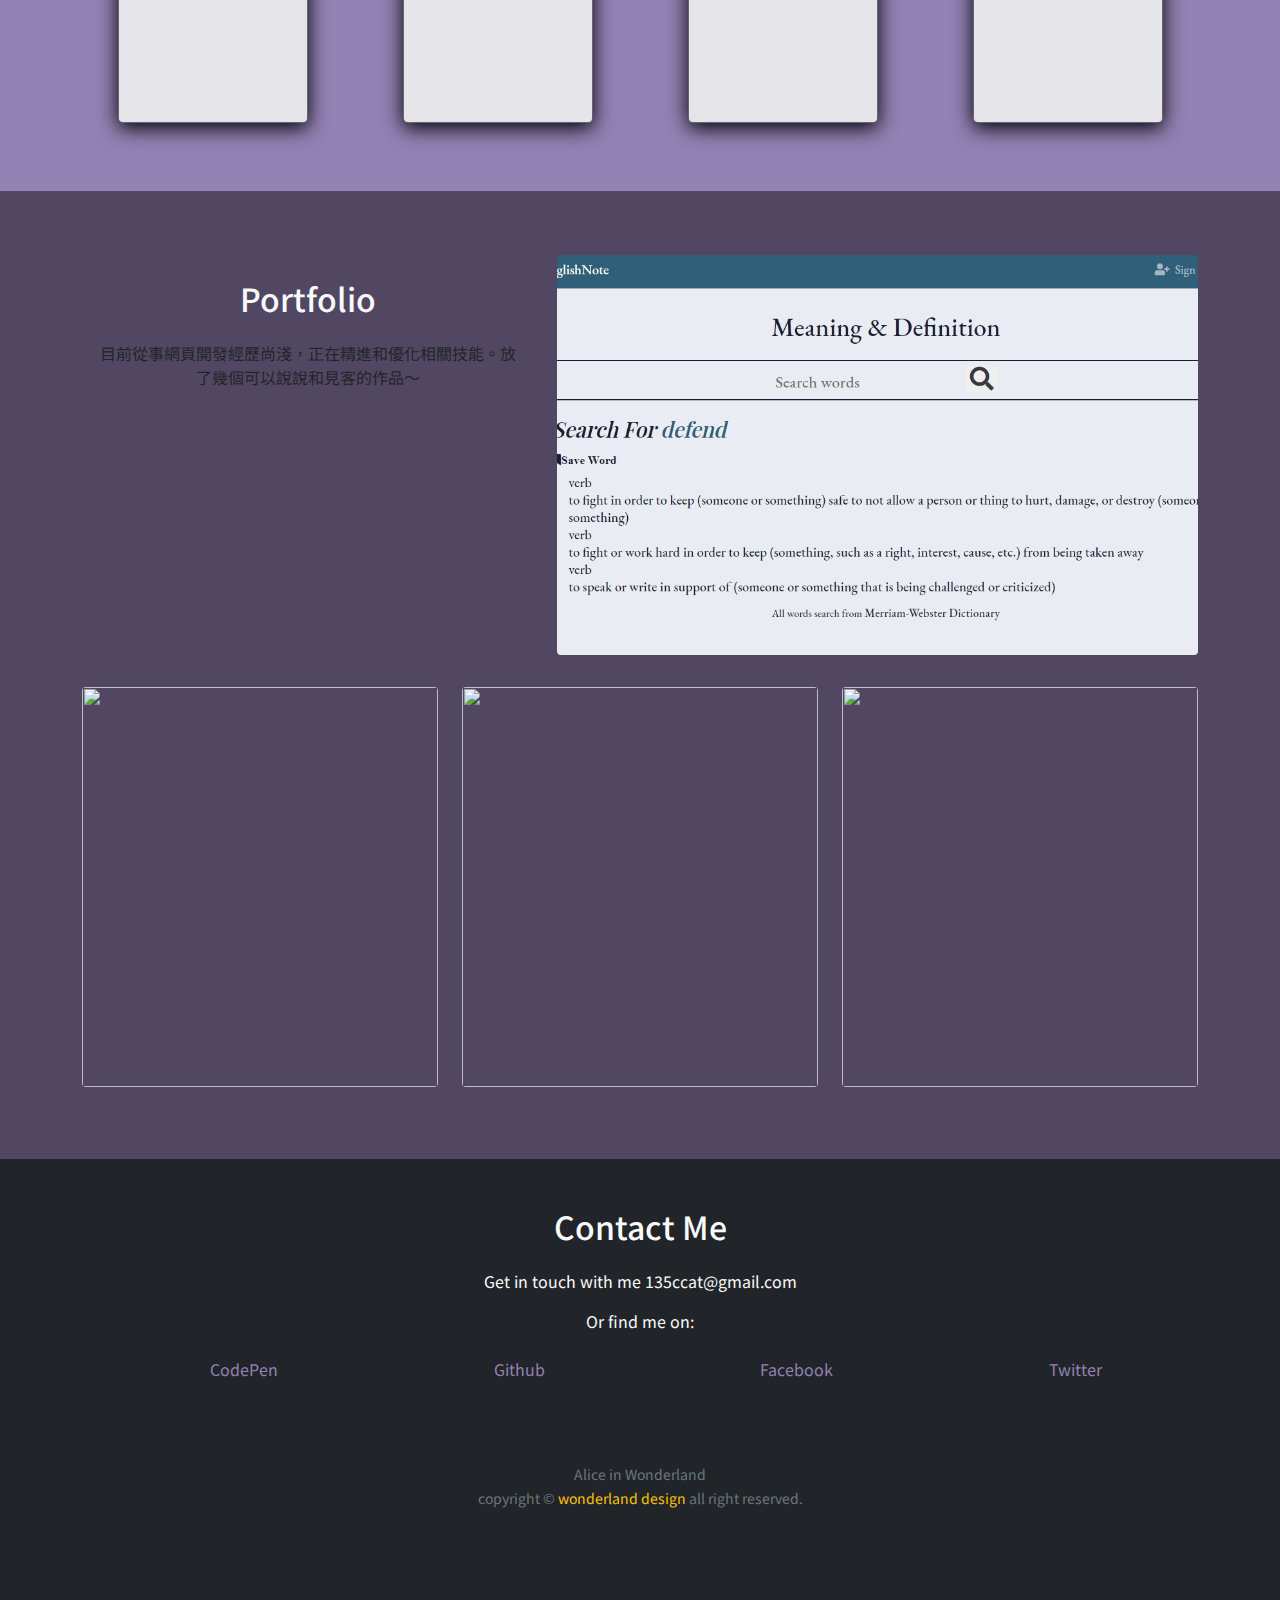
==== commit 676fb04a: "新增作品內容" ====
--- a/classWorks/resume/index.html
+++ b/classWorks/resume/index.html
@@ -135,11 +135,9 @@
               <h5>Work</h5>
               <p class="pb-4"><span style="padding-right:5px;">企劃人員</span> 財團法人中衛發展中心 <small style="color:rgb(46, 44, 44)">2019-2021</small><br>
               【推動長期照顧評估系統平台功能修訂】<br>
-                因應長照制度變化，長期照顧評估系統平台上線，驗收系統功能與規劃修訂功能；
-                2.彙整長期照顧評估系統平台資料，監控縣市政府長期照顧服務品質，並作為個別縣市輔導改善與政策方向參考；
-                3.辦理衛生福利部之長期照顧計畫審查、地方政府經費執行控管與長照服務發展基金相關補助經費核定、核銷等業務；
-                4.相關計畫執行與活動辦理，如研討會、優良人員遴選、形象影片編排、撰寫新聞及首長致詞稿等；
-                5.製作長期照顧業務報告與簡介簡報、彙整國家長期照顧政策執行數據、資料等供政策執行與制定參考。</p>
+                因應長照制度變化，推動評估系統平台上線及功能增修。系統上線後，一方面協助驗收其功能並匯出相關數據以控管服務品質與指標成效；另一方面，則收集使用者意見作為系統增修參考，且廠商溝通確認增修功能與方向。<br>
+              【宣傳及表達單位立場】<br>
+                執行衛生福利部委託計畫期間，多次為司長、部長等單位首長撰寫致詞稿以及官方新聞稿；也替形象宣傳影片撰寫文案與編排劇情。</p>
             </div>
           </div>
         </li>
@@ -251,22 +249,22 @@
         <!-- header -->
         <div class="header text-center col-xs-12 col-md-5 gy-md-4">
             <h2 class="text-light my-4">Portfolio</h2>
-            <p class="mx-3 text-light-50">Lorem ipsum dolor sit amet consectetur adipisicing elit. Quisquam corrupti ipsum placeat debitis cum aliquam odit rem? Minus eaque eligendi voluptatum delectus voluptatem saepe, beatae nostrum culpa, quidem modi accusantium a consectetur esse quam deleniti! Accusantium modi vero molestiae impedit?</p>
+            <p class="mx-3 text-light-50">目前從事網頁開發經歷尚淺，正在精進和優化相關技能。放了幾個可以說說和見客的作品～</p>
         </div>
         <!-- portfolio 1 -->
       <div class="figure col-xs-12 col-md-7 gy-md-4">
-        <img src="https://picsum.photos/800/400/?random=1" class="figure-img img-fluid rounded">
+        <img src="egnote.jpg" class="figure-img img-fluid rounded">
           <figcaption class="figure-caption text-center">
-            <a class="btn-close-white" href=""><i class="fas fa-link"></i></a>
-            <p>A caption for the above image.</p>
+            <a class="btn-close-white" href="http://220.128.133.15/s1100203/myEnglishNote/"><i class="fas fa-link">個人化單字本</i></a>
+            <p>串接Merriam-Webster字典API，可查詢單字。PHP、Ajax技術應用。</p>
           </figcaption>
       </div>
         <!-- portfolio 2 -->
         <div class="figure col-xs-12 col-md-4 gy-md-4">
-          <img src="https://picsum.photos/400/400/?random=2" class="figure-img img-fluid rounded">
+          <img src="http://220.128.133.15/s1100203/visual/rabbit.jpg" class="figure-img img-fluid rounded">
           <figcaption class="figure-caption text-center">
-            <a class="btn-close-white" href=""><i class="fas fa-link"></i></a>
-            <p>A caption for the above image.</p>
+            <a class="btn-close-white" href="">兔子(電繪)</a>
+            <p>使用procreate創作</p>
           </figcaption>
         </div>
         <!-- portfolio 3 -->
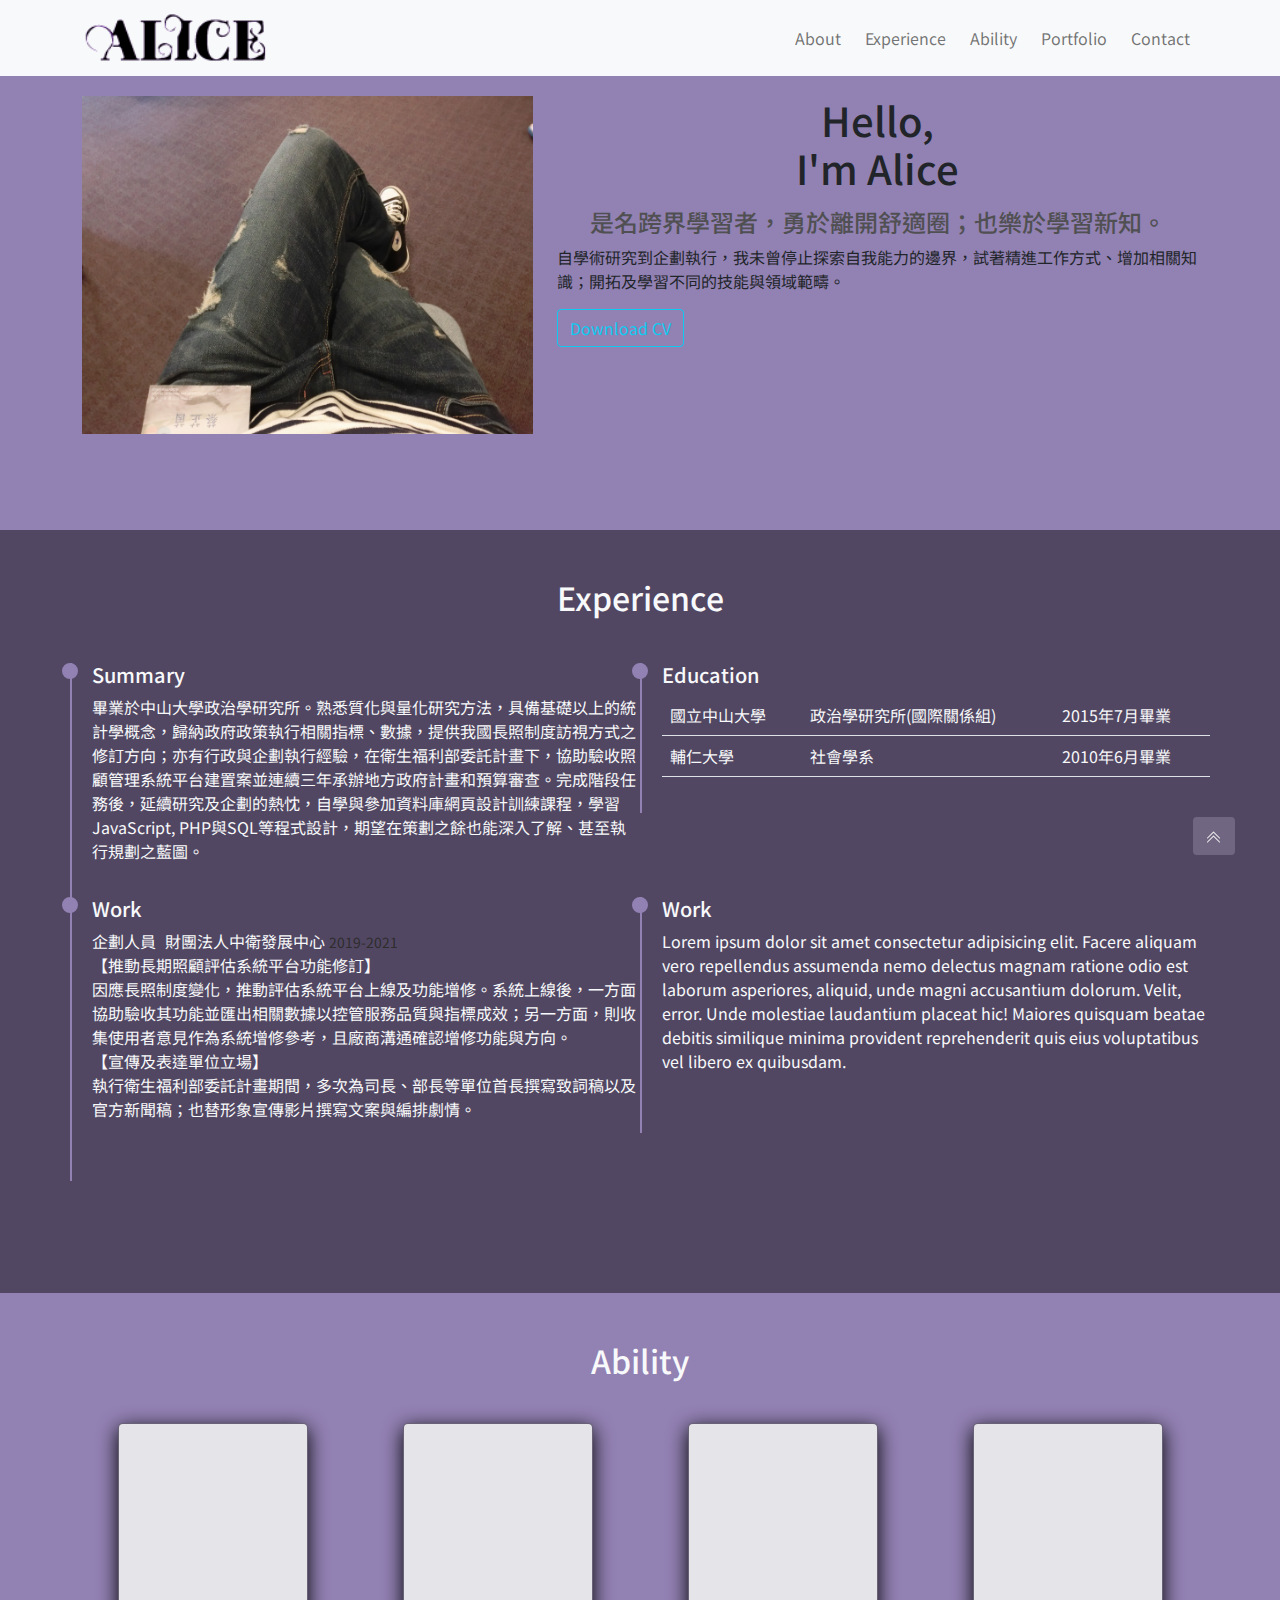
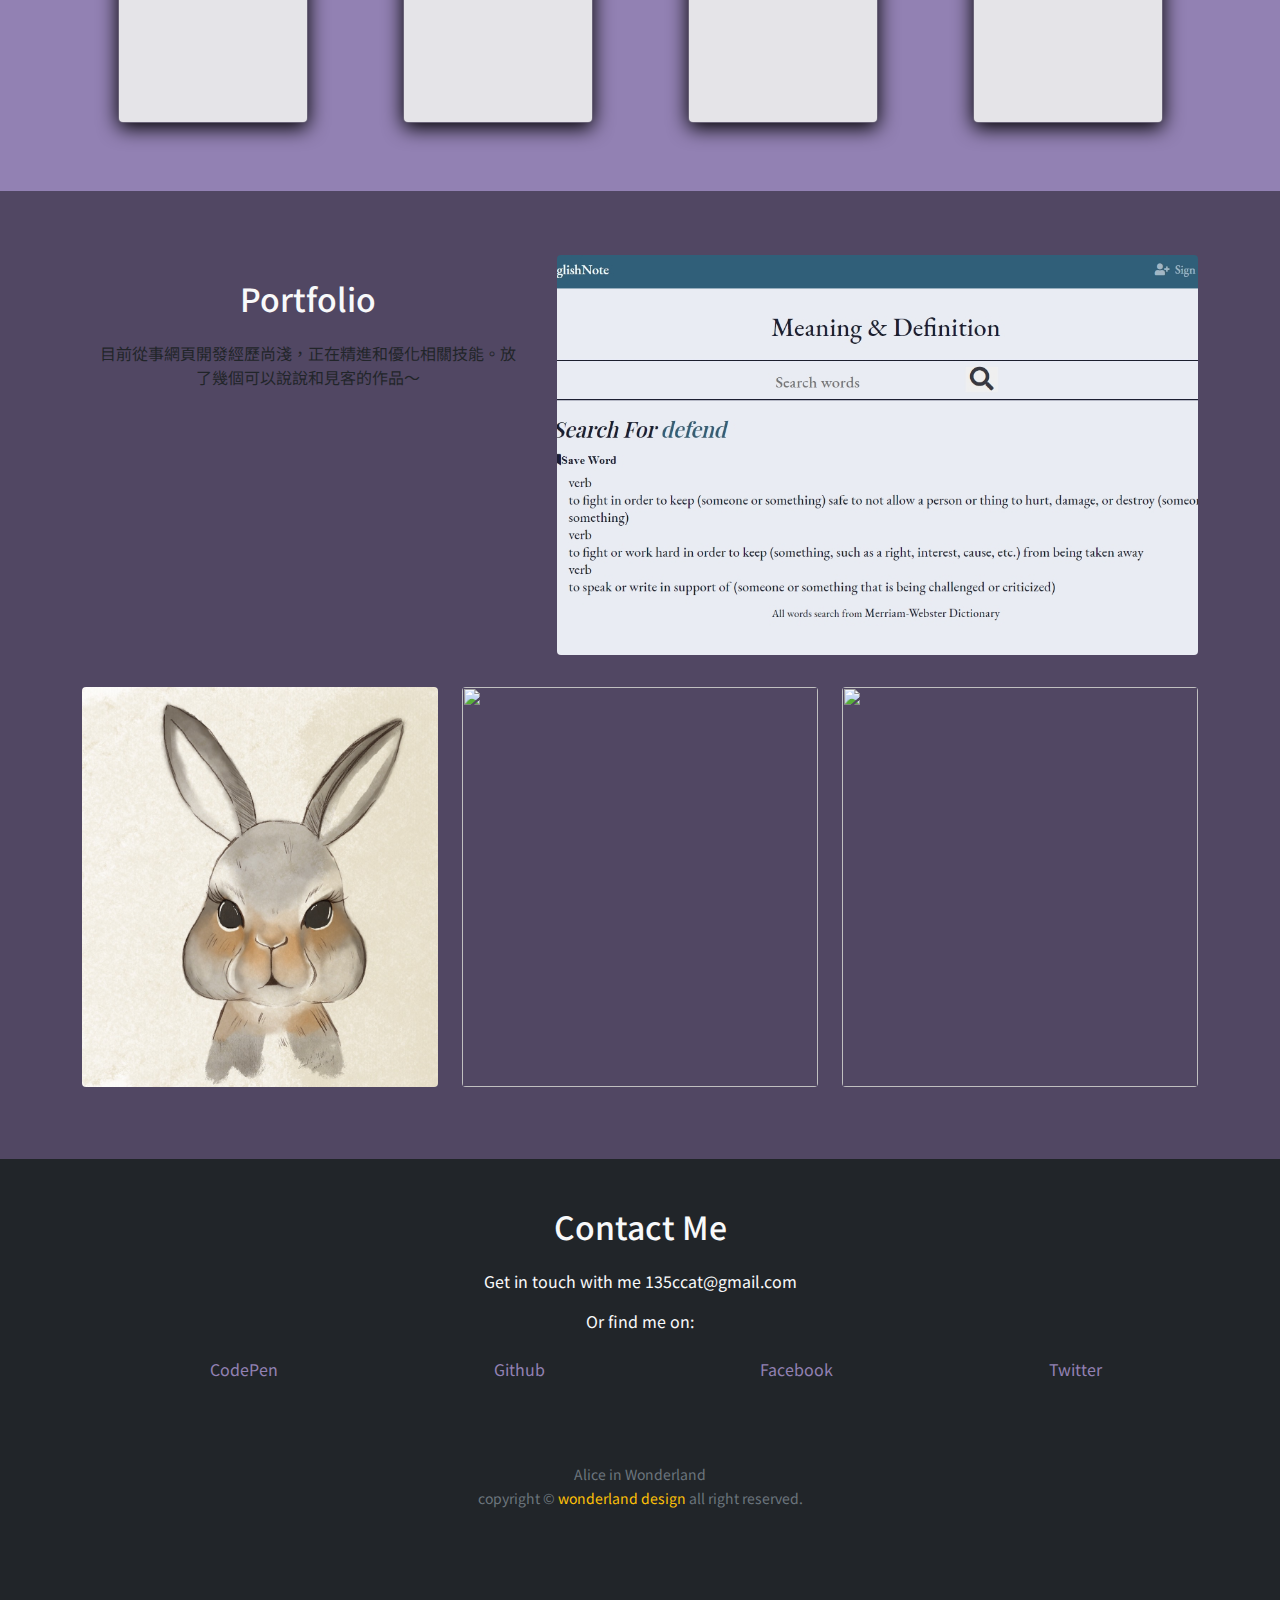
==== commit 84368e68: "更新作品圖片" ====
--- a/classWorks/resume/index.html
+++ b/classWorks/resume/index.html
@@ -261,7 +261,7 @@
       </div>
         <!-- portfolio 2 -->
         <div class="figure col-xs-12 col-md-4 gy-md-4">
-          <img src="http://220.128.133.15/s1100203/visual/rabbit.jpg" class="figure-img img-fluid rounded">
+          <img src="rabbit.jpg" class="figure-img img-fluid rounded">
           <figcaption class="figure-caption text-center">
             <a class="btn-close-white" href="">兔子(電繪)</a>
             <p>使用procreate創作</p>
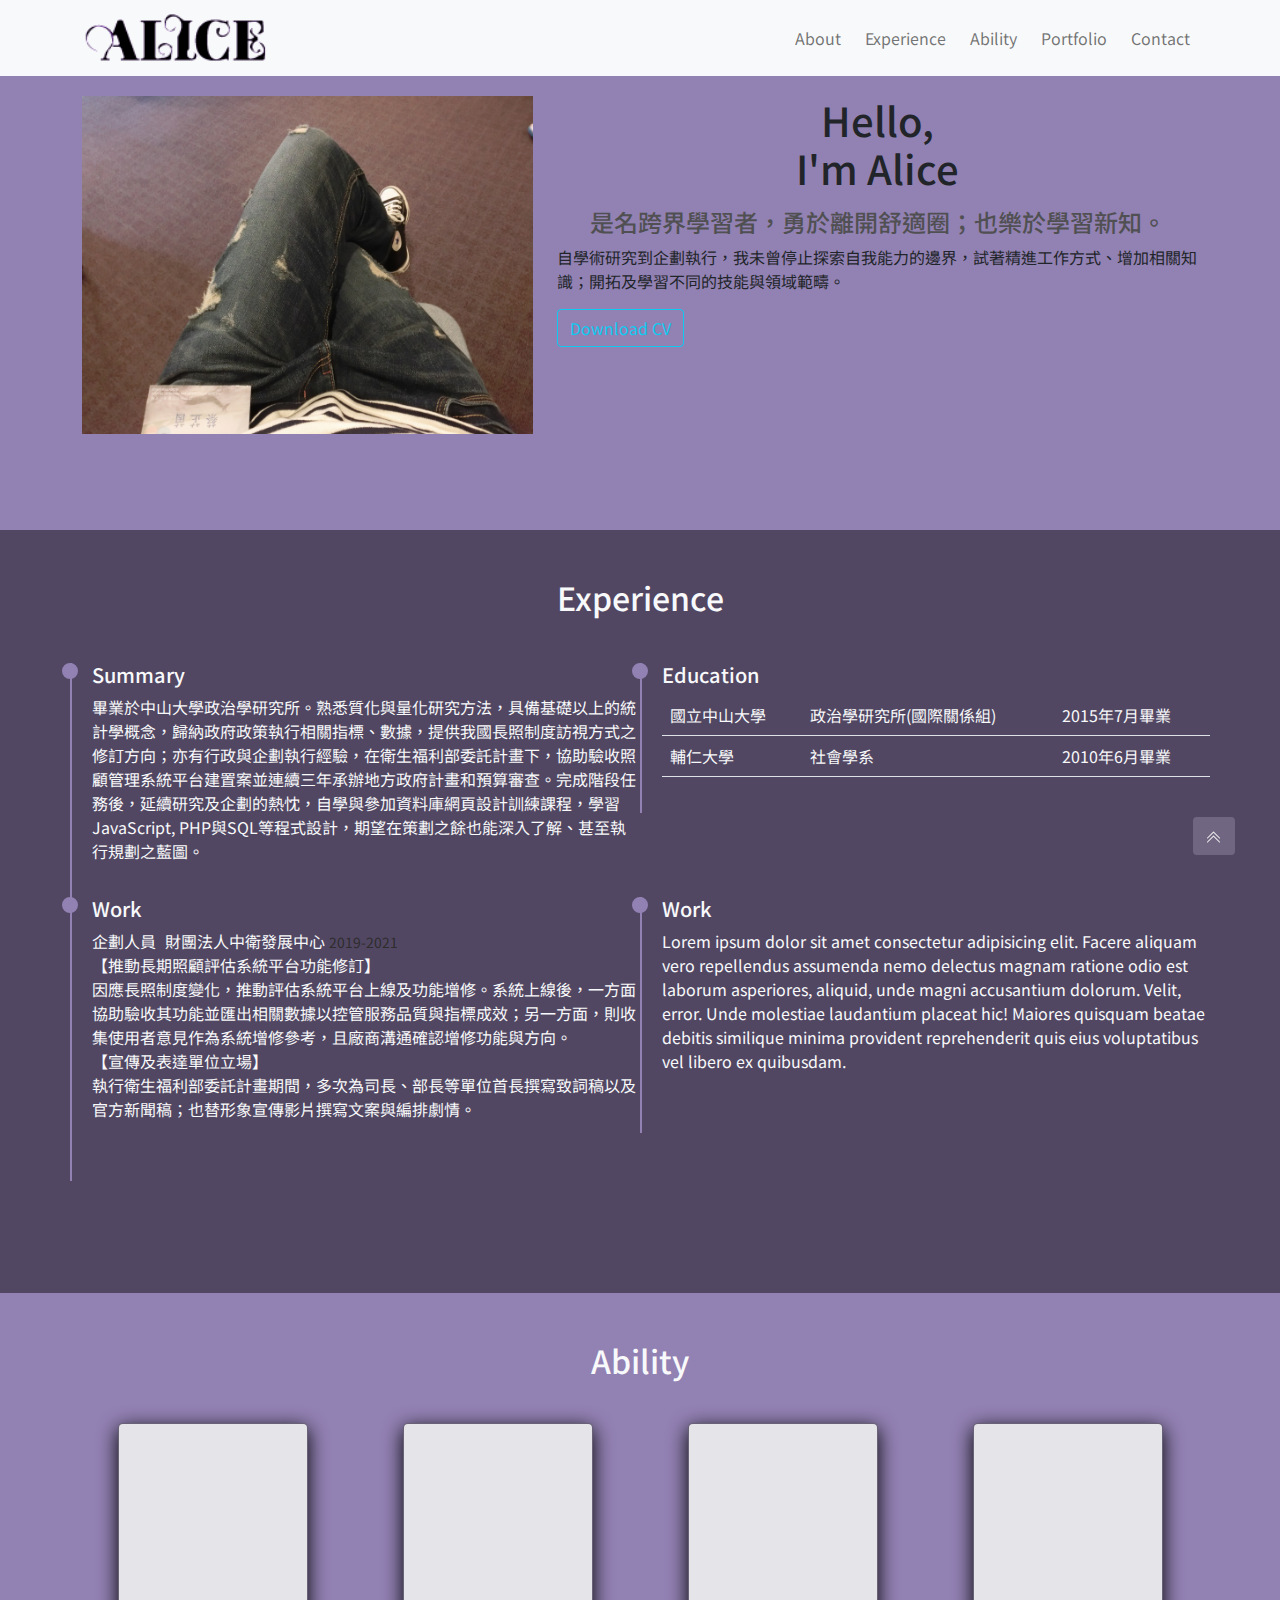
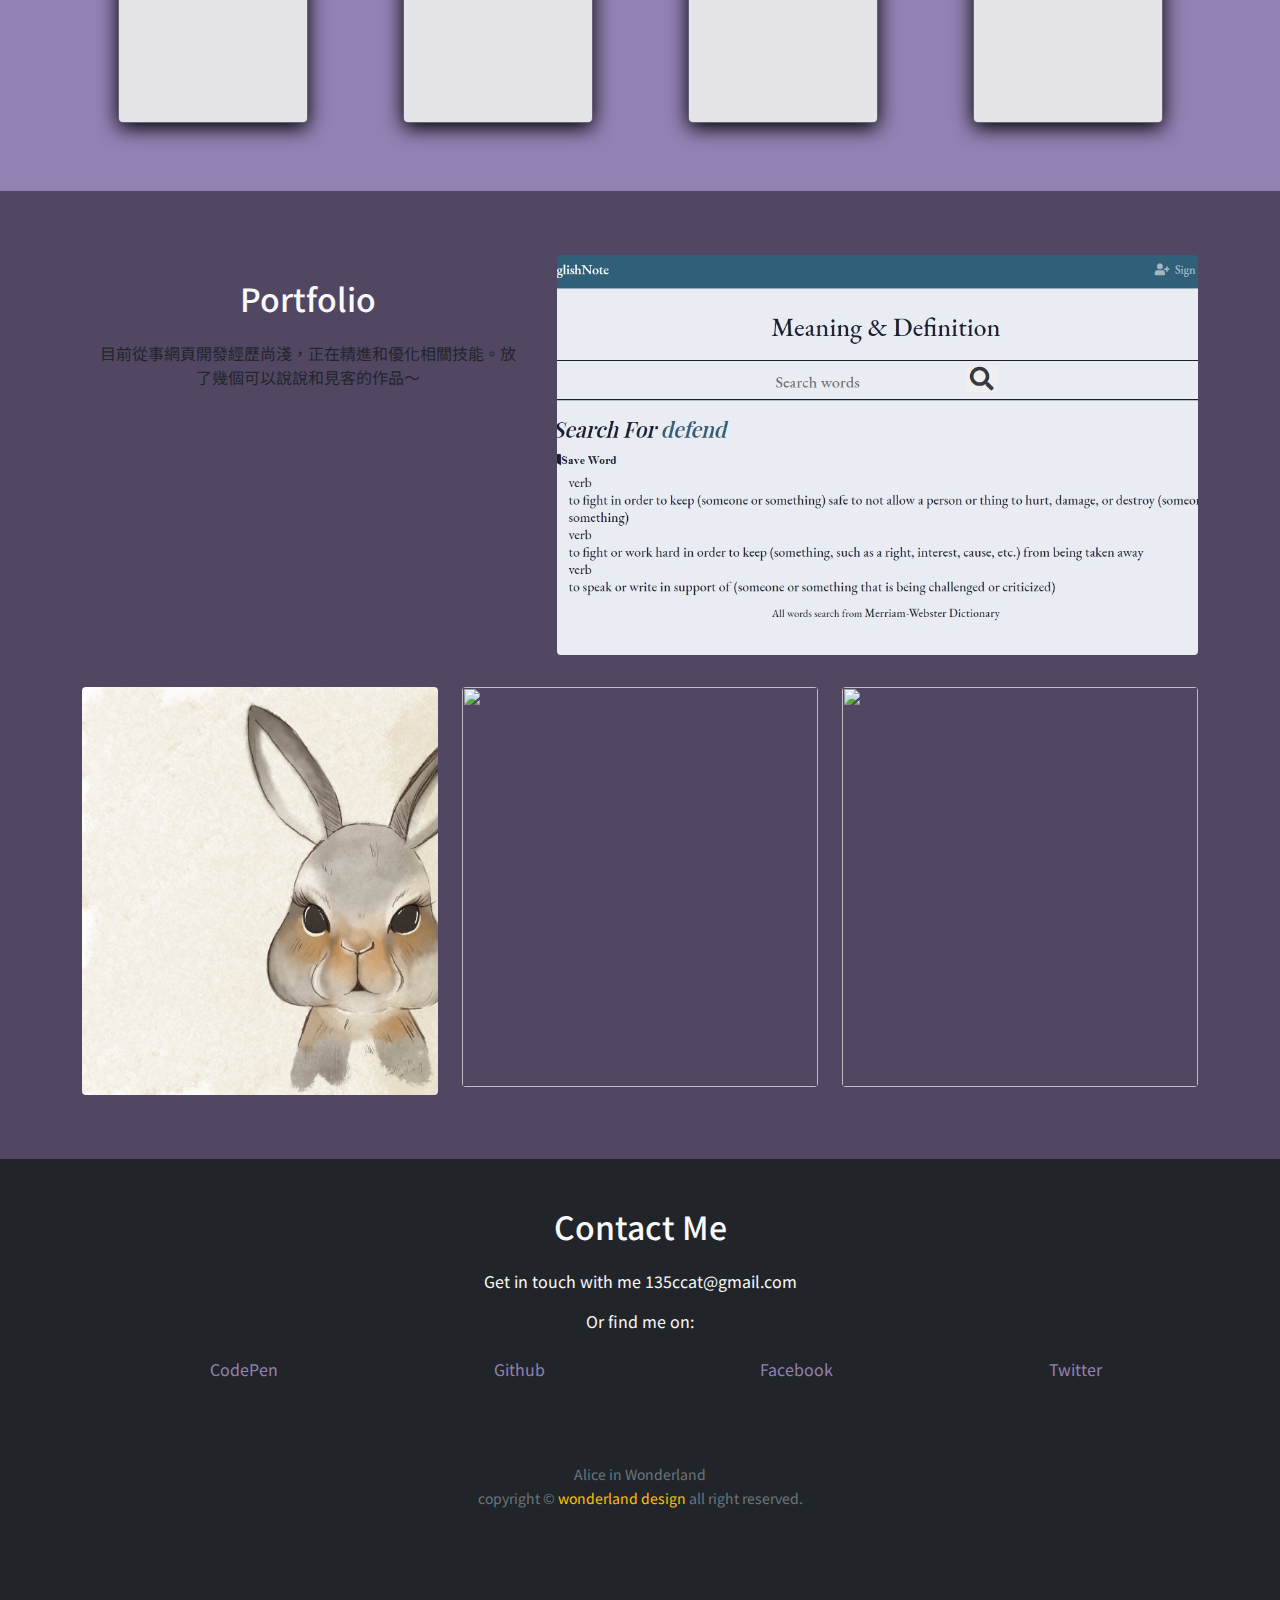
==== commit bffd5e65: "更新作品圖片(2)" ====
--- a/classWorks/resume/index.html
+++ b/classWorks/resume/index.html
@@ -261,7 +261,7 @@
       </div>
         <!-- portfolio 2 -->
         <div class="figure col-xs-12 col-md-4 gy-md-4">
-          <img src="rabbit.jpg" class="figure-img img-fluid rounded">
+          <div class="portfolio2 figure-img img-fluid rounded"></div>
           <figcaption class="figure-caption text-center">
             <a class="btn-close-white" href="">兔子(電繪)</a>
             <p>使用procreate創作</p>
--- a/classWorks/resume/plugin/custom.css
+++ b/classWorks/resume/plugin/custom.css
@@ -259,4 +259,10 @@
     width: 50%;
     page-break-inside: avoid;
   }
+}
+
+.portfolio2{
+  background-image: url("../rabbit.jpg");
+  background-size: cover;
+  height: 100%;
 }